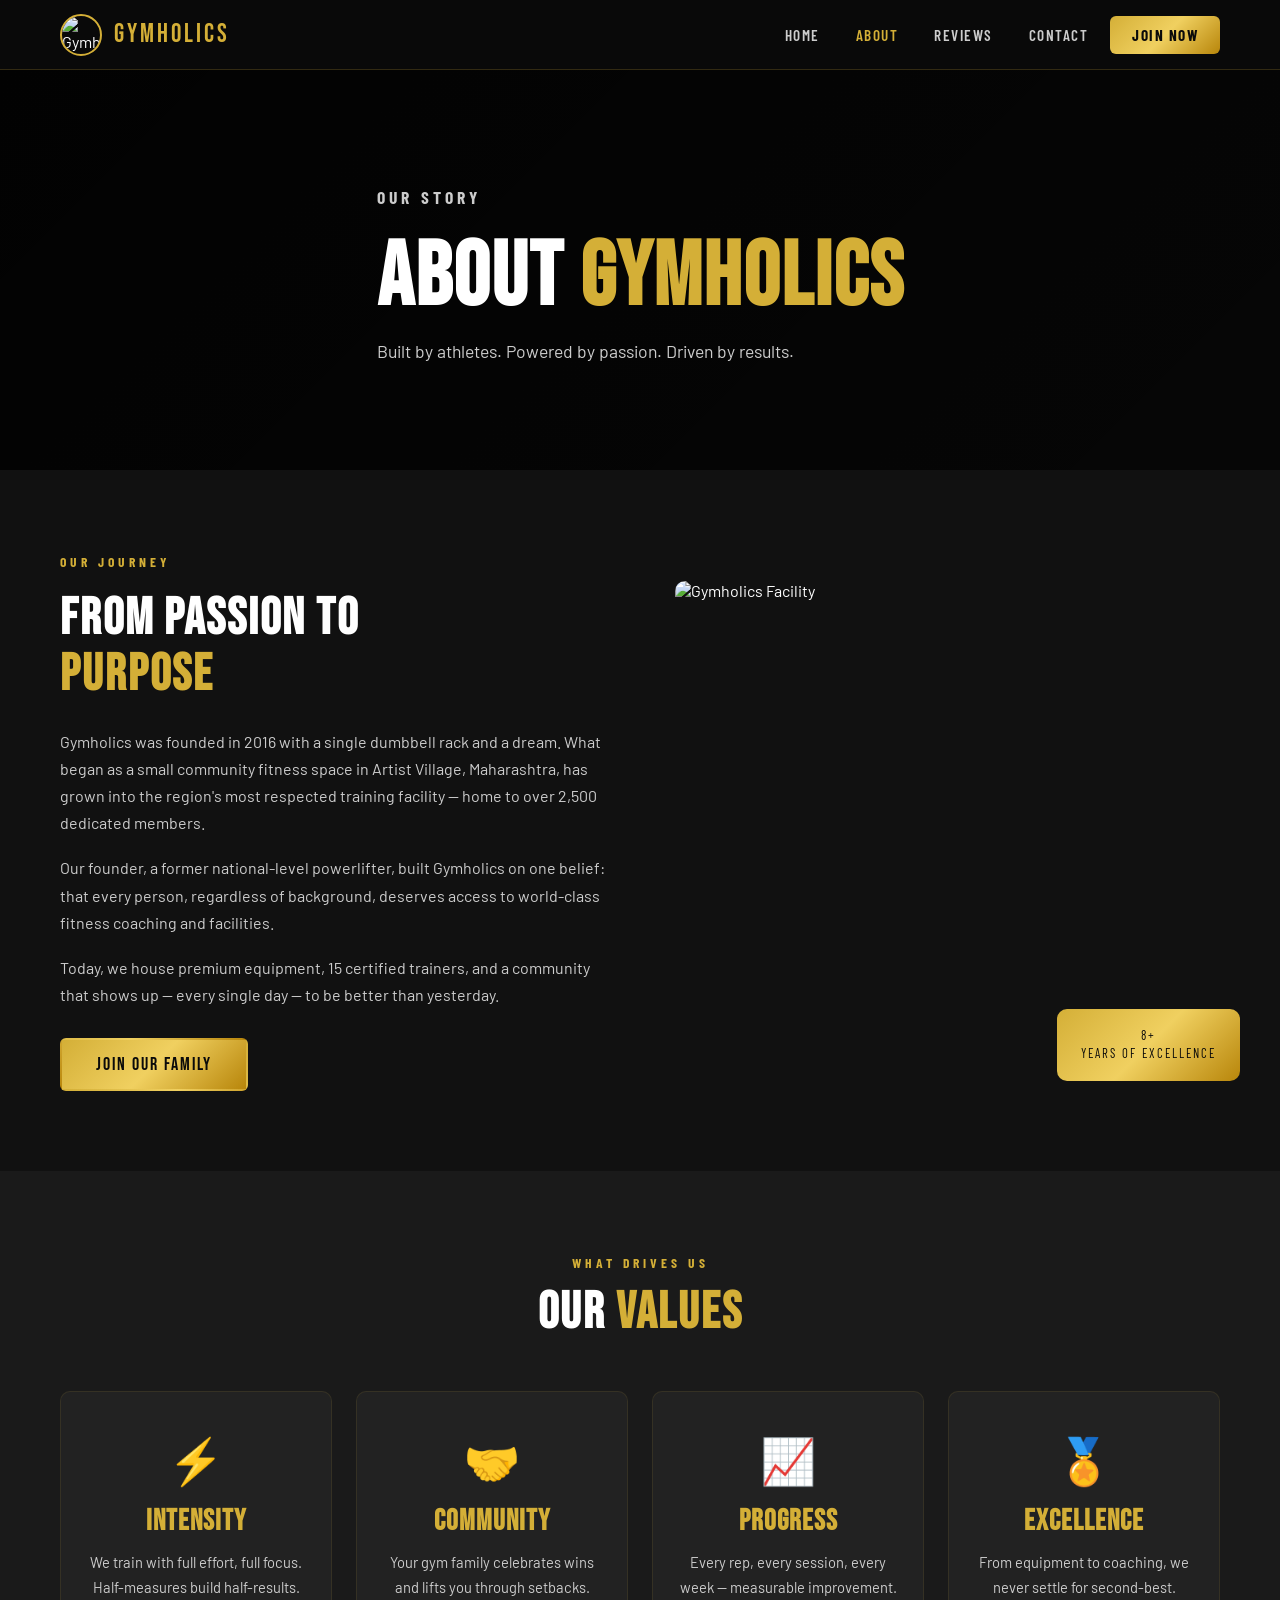
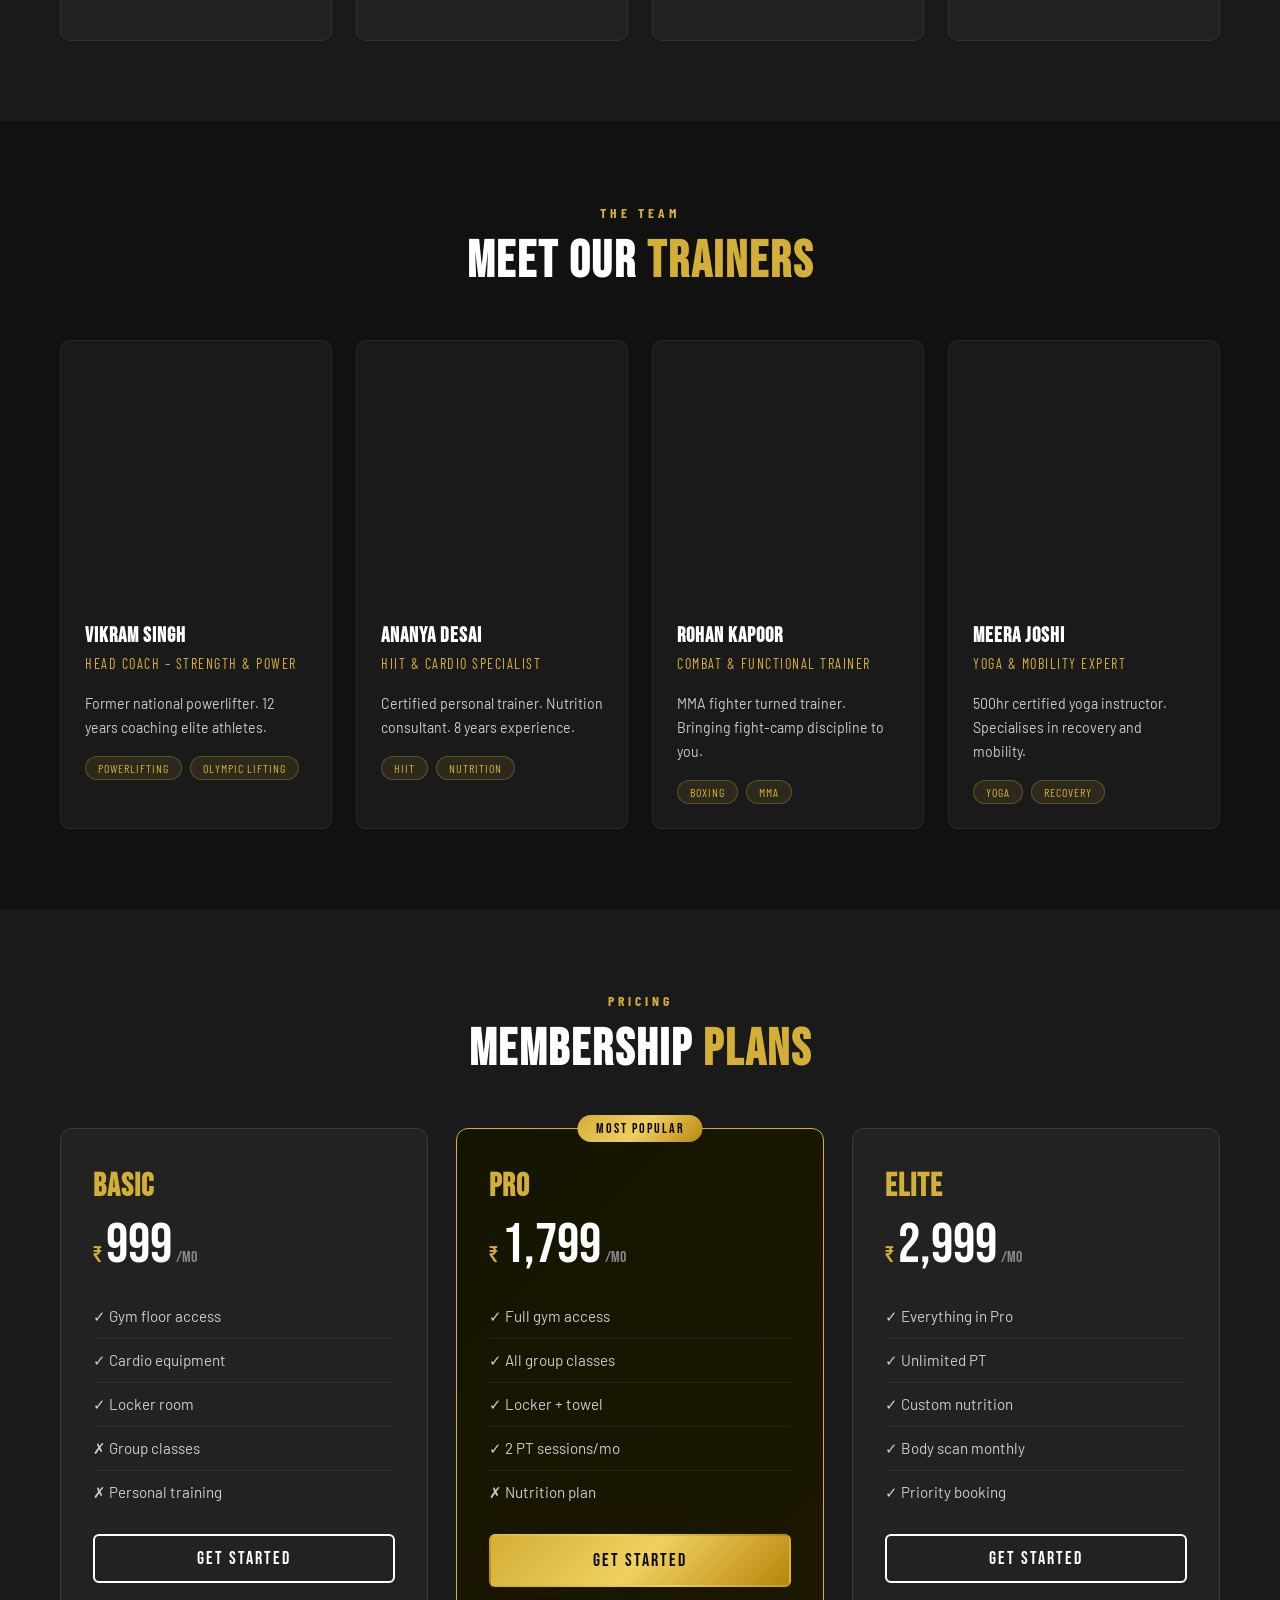
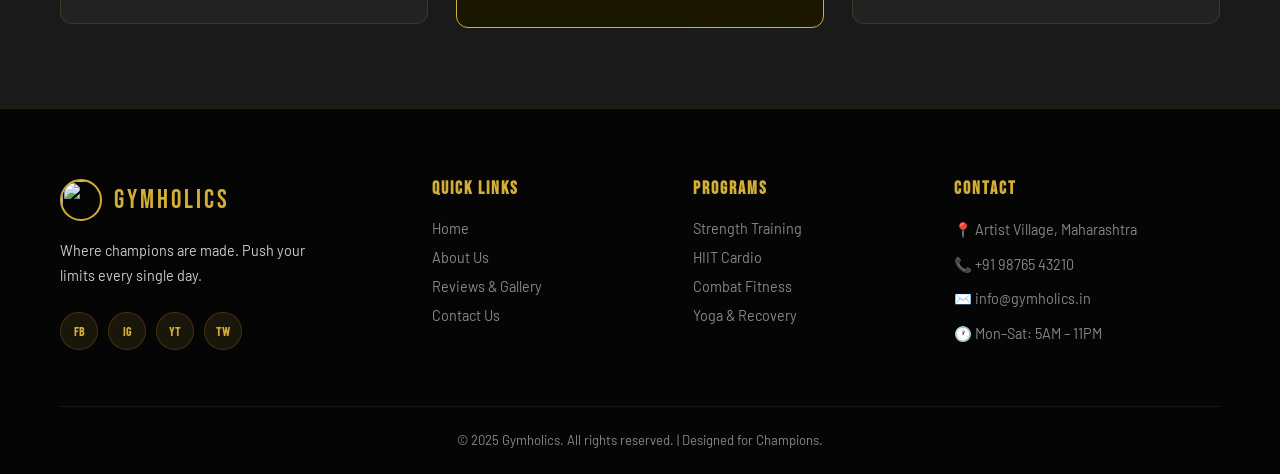
==== about.html @ a6f4fdde "Add files via upload" ====
<!DOCTYPE html>
<html lang="en">
<head>
<meta charset="UTF-8">
<meta name="viewport" content="width=device-width, initial-scale=1.0">
<title>About Us – Gymholics</title>
<link rel="stylesheet" href="style.css">
<link href="https://fonts.googleapis.com/css2?family=Bebas+Neue&family=Barlow+Condensed:wght@400;600;700&family=Barlow:wght@400;500&display=swap" rel="stylesheet">
</head>
<body>

<!-- NAV -->
<nav class="navbar" id="navbar">
  <div class="nav-container">
    <a href="index.html" class="logo">
      <img src="logo.jpg" alt="Gymholics Logo" class="logo-img">
      <span class="logo-text">GYMHOLICS</span>
    </a>
    <button class="hamburger" id="hamburger" aria-label="Toggle menu">
      <span></span><span></span><span></span>
    </button>
    <ul class="nav-links" id="navLinks">
      <li><a href="index.html">Home</a></li>
      <li><a href="about.html" class="active">About</a></li>
      <li><a href="reviews.html">Reviews</a></li>
      <li><a href="contact.html">Contact</a></li>
      <li><a href="contact.html" class="nav-cta">Join Now</a></li>
    </ul>
  </div>
</nav>

<!-- PAGE HERO -->
<section class="page-hero" style="background-image: linear-gradient(135deg, rgba(0,0,0,0.8) 0%, rgba(0,0,0,0.4) 100%), url('https://images.unsplash.com/photo-1571019613454-1cb2f99b2d8b?w=1600&q=80');">
  <div class="page-hero-content">
    <p class="slide-tag">Our Story</p>
    <h1>ABOUT <span class="gold">GYMHOLICS</span></h1>
    <p>Built by athletes. Powered by passion. Driven by results.</p>
  </div>
</section>

<!-- STORY SECTION -->
<section class="about-story section-pad">
  <div class="container">
    <div class="about-grid">
      <div class="about-text">
        <p class="section-tag">Our Journey</p>
        <h2>FROM PASSION TO<br><span class="gold">PURPOSE</span></h2>
        <p>Gymholics was founded in 2016 with a single dumbbell rack and a dream. What began as a small community fitness space in Artist Village, Maharashtra, has grown into the region's most respected training facility — home to over 2,500 dedicated members.</p>
        <p>Our founder, a former national-level powerlifter, built Gymholics on one belief: that every person, regardless of background, deserves access to world-class fitness coaching and facilities.</p>
        <p>Today, we house premium equipment, 15 certified trainers, and a community that shows up — every single day — to be better than yesterday.</p>
        <a href="contact.html" class="btn-gold">Join Our Family</a>
      </div>
      <div class="about-image">
        <img src="https://images.unsplash.com/photo-1534438327276-14e5300c3a48?w=700&q=80" alt="Gymholics Facility">
        <div class="about-badge"><span class="badge-num">8+</span><span>Years of Excellence</span></div>
      </div>
    </div>
  </div>
</section>

<!-- VALUES -->
<section class="values section-pad dark-section">
  <div class="container">
    <div class="section-header">
      <p class="section-tag">What Drives Us</p>
      <h2>OUR <span class="gold">VALUES</span></h2>
    </div>
    <div class="values-grid">
      <div class="value-card">
        <div class="value-icon">⚡</div>
        <h3>Intensity</h3>
        <p>We train with full effort, full focus. Half-measures build half-results.</p>
      </div>
      <div class="value-card">
        <div class="value-icon">🤝</div>
        <h3>Community</h3>
        <p>Your gym family celebrates wins and lifts you through setbacks.</p>
      </div>
      <div class="value-card">
        <div class="value-icon">📈</div>
        <h3>Progress</h3>
        <p>Every rep, every session, every week — measurable improvement.</p>
      </div>
      <div class="value-card">
        <div class="value-icon">🏅</div>
        <h3>Excellence</h3>
        <p>From equipment to coaching, we never settle for second-best.</p>
      </div>
    </div>
  </div>
</section>

<!-- TRAINERS -->
<section class="trainers section-pad">
  <div class="container">
    <div class="section-header">
      <p class="section-tag">The Team</p>
      <h2>MEET OUR <span class="gold">TRAINERS</span></h2>
    </div>
    <div class="trainers-grid">
      <div class="trainer-card">
        <div class="trainer-img" style="background-image:url('https://images.unsplash.com/photo-1567013127542-490d757e51fc?w=400&q=80')"></div>
        <div class="trainer-info">
          <h3>Vikram Singh</h3>
          <p class="trainer-role">Head Coach – Strength & Power</p>
          <p>Former national powerlifter. 12 years coaching elite athletes.</p>
          <div class="trainer-tags"><span>Powerlifting</span><span>Olympic Lifting</span></div>
        </div>
      </div>
      <div class="trainer-card">
        <div class="trainer-img" style="background-image:url('https://images.unsplash.com/photo-1594381898411-846e7d193883?w=400&q=80')"></div>
        <div class="trainer-info">
          <h3>Ananya Desai</h3>
          <p class="trainer-role">HIIT & Cardio Specialist</p>
          <p>Certified personal trainer. Nutrition consultant. 8 years experience.</p>
          <div class="trainer-tags"><span>HIIT</span><span>Nutrition</span></div>
        </div>
      </div>
      <div class="trainer-card">
        <div class="trainer-img" style="background-image:url('https://images.unsplash.com/photo-1507003211169-0a1dd7228f2d?w=400&q=80')"></div>
        <div class="trainer-info">
          <h3>Rohan Kapoor</h3>
          <p class="trainer-role">Combat & Functional Trainer</p>
          <p>MMA fighter turned trainer. Bringing fight-camp discipline to you.</p>
          <div class="trainer-tags"><span>Boxing</span><span>MMA</span></div>
        </div>
      </div>
      <div class="trainer-card">
        <div class="trainer-img" style="background-image:url('https://images.unsplash.com/photo-1579762715118-a6f1d4b934f1?w=400&q=80')"></div>
        <div class="trainer-info">
          <h3>Meera Joshi</h3>
          <p class="trainer-role">Yoga & Mobility Expert</p>
          <p>500hr certified yoga instructor. Specialises in recovery and mobility.</p>
          <div class="trainer-tags"><span>Yoga</span><span>Recovery</span></div>
        </div>
      </div>
    </div>
  </div>
</section>

<!-- MEMBERSHIP PLANS -->
<section class="plans section-pad dark-section">
  <div class="container">
    <div class="section-header">
      <p class="section-tag">Pricing</p>
      <h2>MEMBERSHIP <span class="gold">PLANS</span></h2>
    </div>
    <div class="plans-grid">
      <div class="plan-card">
        <div class="plan-header">
          <h3>Basic</h3>
          <div class="plan-price"><span class="currency">₹</span>999<span class="period">/mo</span></div>
        </div>
        <ul class="plan-features">
          <li>✓ Gym floor access</li>
          <li>✓ Cardio equipment</li>
          <li>✓ Locker room</li>
          <li>✗ Group classes</li>
          <li>✗ Personal training</li>
        </ul>
        <a href="contact.html" class="btn-outline">Get Started</a>
      </div>
      <div class="plan-card featured">
        <div class="plan-badge">Most Popular</div>
        <div class="plan-header">
          <h3>Pro</h3>
          <div class="plan-price"><span class="currency">₹</span>1,799<span class="period">/mo</span></div>
        </div>
        <ul class="plan-features">
          <li>✓ Full gym access</li>
          <li>✓ All group classes</li>
          <li>✓ Locker + towel</li>
          <li>✓ 2 PT sessions/mo</li>
          <li>✗ Nutrition plan</li>
        </ul>
        <a href="contact.html" class="btn-gold">Get Started</a>
      </div>
      <div class="plan-card">
        <div class="plan-header">
          <h3>Elite</h3>
          <div class="plan-price"><span class="currency">₹</span>2,999<span class="period">/mo</span></div>
        </div>
        <ul class="plan-features">
          <li>✓ Everything in Pro</li>
          <li>✓ Unlimited PT</li>
          <li>✓ Custom nutrition</li>
          <li>✓ Body scan monthly</li>
          <li>✓ Priority booking</li>
        </ul>
        <a href="contact.html" class="btn-outline">Get Started</a>
      </div>
    </div>
  </div>
</section>

<!-- FOOTER -->
<footer class="footer">
  <div class="container">
    <div class="footer-grid">
      <div class="footer-brand">
        <a href="index.html" class="logo"><img src="logo.jpg" alt="" class="logo-img"><span class="logo-text">GYMHOLICS</span></a>
        <p>Where champions are made. Push your limits every single day.</p>
        <div class="social-links">
          <a href="#" class="social">FB</a><a href="#" class="social">IG</a><a href="#" class="social">YT</a><a href="#" class="social">TW</a>
        </div>
      </div>
      <div class="footer-links"><h4>Quick Links</h4><ul><li><a href="index.html">Home</a></li><li><a href="about.html">About Us</a></li><li><a href="reviews.html">Reviews & Gallery</a></li><li><a href="contact.html">Contact Us</a></li></ul></div>
      <div class="footer-links"><h4>Programs</h4><ul><li><a href="#">Strength Training</a></li><li><a href="#">HIIT Cardio</a></li><li><a href="#">Combat Fitness</a></li><li><a href="#">Yoga & Recovery</a></li></ul></div>
      <div class="footer-contact"><h4>Contact</h4><p>📍 Artist Village, Maharashtra</p><p>📞 +91 98765 43210</p><p>✉️ info@gymholics.in</p><p>🕐 Mon–Sat: 5AM – 11PM</p></div>
    </div>
    <div class="footer-bottom"><p>© 2025 Gymholics. All rights reserved. | Designed for Champions.</p></div>
  </div>
</footer>

<script src="script.js"></script>
</body>
</html>
---- style.css ----
/* ===== CSS VARIABLES ===== */
:root {
  --gold: #d4af37;
  --gold-light: #f0d060;
  --gold-dark: #b8860b;
  --gold-gradient: linear-gradient(135deg, #d4af37 0%, #f0d060 50%, #b8860b 100%);
  --black: #0a0a0a;
  --dark: #111111;
  --dark2: #1a1a1a;
  --dark3: #222222;
  --gray: #888;
  --light-gray: #ccc;
  --white: #ffffff;
  --nav-height: 70px;
  --radius: 6px;
  --transition: all 0.3s ease;
}

/* ===== RESET ===== */
*, *::before, *::after { box-sizing: border-box; margin: 0; padding: 0; }
html { scroll-behavior: smooth; }
body { font-family: 'Barlow', sans-serif; background: var(--black); color: var(--white); overflow-x: hidden; }
a { text-decoration: none; color: inherit; }
ul { list-style: none; }
img { max-width: 100%; display: block; }
button { cursor: pointer; border: none; background: none; }
input, textarea, select { outline: none; font-family: inherit; }

/* ===== TYPOGRAPHY ===== */
h1, h2, h3, h4 { font-family: 'Bebas Neue', sans-serif; letter-spacing: 2px; line-height: 1.1; }
h1 { font-size: clamp(2.8rem, 7vw, 6rem); }
h2 { font-size: clamp(2rem, 4vw, 3.5rem); }
h3 { font-size: clamp(1.2rem, 2.5vw, 1.8rem); letter-spacing: 1px; }
p { line-height: 1.7; color: var(--light-gray); }
.gold { color: var(--gold); }

/* ===== UTILITY ===== */
.container { max-width: 1200px; margin: 0 auto; padding: 0 20px; }
.section-pad { padding: 80px 0; }
.dark-section { background: var(--dark2); }
.section-header { text-align: center; margin-bottom: 50px; }
.section-tag { font-family: 'Barlow Condensed', sans-serif; font-weight: 700; font-size: 0.85rem; letter-spacing: 4px; text-transform: uppercase; color: var(--gold); margin-bottom: 10px; display: block; }
.center-btn { text-align: center; margin-top: 40px; }

/* ===== BUTTONS ===== */
.btn-gold {
  display: inline-block;
  background: var(--gold-gradient);
  color: var(--black);
  font-family: 'Bebas Neue', sans-serif;
  font-size: 1.1rem;
  letter-spacing: 2px;
  padding: 14px 34px;
  border-radius: var(--radius);
  transition: var(--transition);
  border: 2px solid transparent;
}
.btn-gold:hover { transform: translateY(-2px); box-shadow: 0 8px 30px rgba(212,175,55,0.4); }
.btn-outline {
  display: inline-block;
  background: transparent;
  color: var(--white);
  font-family: 'Bebas Neue', sans-serif;
  font-size: 1.1rem;
  letter-spacing: 2px;
  padding: 12px 32px;
  border-radius: var(--radius);
  border: 2px solid var(--white);
  transition: var(--transition);
}
.btn-outline:hover { border-color: var(--gold); color: var(--gold); transform: translateY(-2px); }

/* ===== NAVBAR ===== */
.navbar {
  position: fixed; top: 0; left: 0; right: 0; z-index: 1000;
  background: rgba(10,10,10,0.95);
  backdrop-filter: blur(10px);
  border-bottom: 1px solid rgba(212,175,55,0.2);
  height: var(--nav-height);
  transition: var(--transition);
}
.navbar.scrolled { background: rgba(10,10,10,0.99); box-shadow: 0 4px 30px rgba(0,0,0,0.5); }
.nav-container {
  max-width: 1200px; margin: 0 auto; padding: 0 20px;
  height: 100%; display: flex; align-items: center; justify-content: space-between;
}
.logo { display: flex; align-items: center; gap: 12px; }
.logo-img { width: 42px; height: 42px; border-radius: 50%; object-fit: cover; border: 2px solid var(--gold); }
.logo-text { font-family: 'Bebas Neue', sans-serif; font-size: 1.6rem; letter-spacing: 3px; color: var(--gold); }
.nav-links { display: flex; align-items: center; gap: 8px; }
.nav-links li a {
  font-family: 'Barlow Condensed', sans-serif; font-weight: 600;
  font-size: 0.95rem; letter-spacing: 1.5px; text-transform: uppercase;
  color: var(--light-gray); padding: 8px 14px; border-radius: var(--radius);
  transition: var(--transition);
}
.nav-links li a:hover, .nav-links li a.active { color: var(--gold); }
.nav-cta {
  background: var(--gold-gradient) !important;
  color: var(--black) !important;
  padding: 10px 22px !important;
  border-radius: var(--radius) !important;
  font-weight: 700 !important;
}
.nav-cta:hover { transform: translateY(-1px); box-shadow: 0 4px 20px rgba(212,175,55,0.4); }

/* HAMBURGER */
.hamburger { display: none; flex-direction: column; gap: 5px; padding: 5px; z-index: 1001; }
.hamburger span { display: block; width: 26px; height: 2px; background: var(--gold); border-radius: 2px; transition: var(--transition); }
.hamburger.open span:nth-child(1) { transform: translateY(7px) rotate(45deg); }
.hamburger.open span:nth-child(2) { opacity: 0; }
.hamburger.open span:nth-child(3) { transform: translateY(-7px) rotate(-45deg); }

/* ===== HERO SLIDER ===== */
.hero-slider {
  position: relative;
  height: 100vh; min-height: 600px;
  overflow: hidden;
  margin-top: var(--nav-height);
}
.slide {
  position: absolute; inset: 0;
  background-size: cover; background-position: center;
  display: flex; align-items: center;
  opacity: 0; transition: opacity 0.8s ease;
}
.slide.active { opacity: 1; z-index: 1; }
.video-slide { background: var(--black); }
.bg-video { position: absolute; inset: 0; width: 100%; height: 100%; object-fit: cover; }
.video-overlay { position: absolute; inset: 0; background: rgba(0,0,0,0.6); }
.slide-content {
  position: relative; z-index: 2;
  max-width: 1200px; margin: 0 auto; padding: 0 40px;
  animation: slideIn 0.8s ease forwards;
}
@keyframes slideIn { from { opacity: 0; transform: translateY(30px); } to { opacity: 1; transform: translateY(0); } }
.slide-tag { font-family: 'Barlow Condensed', sans-serif; font-weight: 700; font-size: 0.9rem; letter-spacing: 4px; text-transform: uppercase; color: var(--gold); margin-bottom: 16px; display: block; }
.slide-content h1 { margin-bottom: 20px; text-shadow: 0 4px 20px rgba(0,0,0,0.5); }
.slide-sub { font-size: 1.15rem; color: rgba(255,255,255,0.85); margin-bottom: 36px; max-width: 540px; }
.slide-btns { display: flex; gap: 16px; flex-wrap: wrap; }
.slider-btn {
  position: absolute; top: 50%; transform: translateY(-50%); z-index: 10;
  background: rgba(212,175,55,0.15); color: var(--gold); border: 1px solid var(--gold);
  width: 50px; height: 50px; border-radius: 50%; font-size: 1.2rem;
  transition: var(--transition); backdrop-filter: blur(5px);
}
.slider-btn:hover { background: var(--gold); color: var(--black); }
.prev { left: 20px; }
.next { right: 20px; }
.slider-dots {
  position: absolute; bottom: 28px; left: 50%; transform: translateX(-50%);
  z-index: 10; display: flex; gap: 10px;
}
.slider-dot { width: 10px; height: 10px; border-radius: 50%; background: rgba(255,255,255,0.3); border: 1px solid var(--gold); cursor: pointer; transition: var(--transition); }
.slider-dot.active { background: var(--gold); transform: scale(1.3); }

/* ===== STATS BAR ===== */
.stats-bar {
  background: var(--gold-gradient);
  padding: 30px 20px;
  display: flex; justify-content: center; flex-wrap: wrap; gap: 0;
}
.stat { flex: 1; min-width: 150px; text-align: center; padding: 10px 20px; border-right: 1px solid rgba(0,0,0,0.2); }
.stat:last-child { border-right: none; }
.stat-num { font-family: 'Bebas Neue', sans-serif; font-size: 3rem; color: var(--black); display: block; }
.stat-num::after { content: "+"; }
.stat-label { font-family: 'Barlow Condensed', sans-serif; font-weight: 700; font-size: 0.85rem; letter-spacing: 2px; color: rgba(0,0,0,0.7); text-transform: uppercase; }

/* ===== PROGRAMS ===== */
.programs { background: var(--dark); }
.programs-grid { display: grid; grid-template-columns: repeat(3, 1fr); gap: 24px; }
.program-card {
  background: var(--dark2); border: 1px solid rgba(212,175,55,0.1);
  border-radius: 10px; padding: 36px 28px;
  transition: var(--transition); position: relative; overflow: hidden;
}
.program-card::before { content: ''; position: absolute; top: 0; left: 0; right: 0; height: 3px; background: var(--gold-gradient); transform: scaleX(0); transform-origin: left; transition: transform 0.4s ease; }
.program-card:hover::before { transform: scaleX(1); }
.program-card:hover { transform: translateY(-6px); border-color: rgba(212,175,55,0.3); box-shadow: 0 20px 40px rgba(0,0,0,0.4); }
.program-card.featured { border-color: var(--gold); background: linear-gradient(135deg, #1a1a00 0%, #1a1500 100%); }
.program-icon { font-size: 2.5rem; margin-bottom: 18px; }
.program-card h3 { color: var(--white); margin-bottom: 12px; font-size: 1.4rem; }
.program-card p { font-size: 0.95rem; margin-bottom: 20px; }
.card-link { color: var(--gold); font-family: 'Barlow Condensed', sans-serif; font-weight: 700; font-size: 1rem; letter-spacing: 1px; transition: var(--transition); }
.card-link:hover { letter-spacing: 3px; }

/* ===== CTA STRIP ===== */
.cta-strip { background: var(--dark3); border-top: 1px solid rgba(212,175,55,0.2); border-bottom: 1px solid rgba(212,175,55,0.2); padding: 60px 20px; text-align: center; }
.cta-strip h2 { margin-bottom: 14px; }
.cta-strip p { margin-bottom: 32px; font-size: 1.1rem; }

/* ===== GALLERY PREVIEW ===== */
.gallery-preview { background: var(--dark); }
.gallery-grid { display: grid; grid-template-columns: repeat(4, 1fr); grid-template-rows: 220px 220px; gap: 12px; }
.gallery-item {
  background-size: cover; background-position: center;
  border-radius: 8px; overflow: hidden;
  position: relative; cursor: pointer;
}
.gallery-item.tall { grid-row: span 2; }
.gallery-item.wide { grid-column: span 2; }
.gallery-overlay {
  position: absolute; inset: 0;
  background: linear-gradient(to top, rgba(0,0,0,0.8) 0%, transparent 60%);
  opacity: 0; transition: var(--transition);
  display: flex; align-items: flex-end; padding: 16px;
}
.gallery-overlay span { font-family: 'Barlow Condensed', sans-serif; font-weight: 700; color: var(--gold); letter-spacing: 2px; font-size: 0.9rem; text-transform: uppercase; }
.gallery-item:hover .gallery-overlay { opacity: 1; }
.gallery-item:hover { transform: scale(1.02); box-shadow: 0 10px 30px rgba(212,175,55,0.2); transition: transform 0.3s ease; }

/* ===== TESTIMONIAL QUICK ===== */
.testimonial-quick { background: var(--dark2); }
.testi-carousel { overflow: hidden; }
.testi-track { display: flex; gap: 24px; flex-wrap: nowrap; }
.testi-card {
  flex: 1; min-width: 280px;
  background: var(--dark3); border: 1px solid rgba(212,175,55,0.15);
  border-radius: 10px; padding: 30px;
}
.stars { color: var(--gold); font-size: 1.1rem; margin-bottom: 16px; }
.testi-card p { font-style: italic; margin-bottom: 24px; font-size: 0.95rem; }
.testi-author { display: flex; align-items: center; gap: 14px; }
.author-avatar { width: 46px; height: 46px; border-radius: 50%; display: flex; align-items: center; justify-content: center; font-family: 'Bebas Neue', sans-serif; font-size: 1.3rem; color: var(--black); flex-shrink: 0; }
.testi-author strong { display: block; color: var(--white); margin-bottom: 2px; font-family: 'Barlow Condensed', sans-serif; font-size: 1.05rem; letter-spacing: 1px; }
.testi-author span { font-size: 0.8rem; color: var(--gray); }

/* ===== PAGE HERO ===== */
.page-hero {
  margin-top: var(--nav-height);
  height: 400px; background-size: cover; background-position: center;
  display: flex; align-items: center;
}
.page-hero-content { max-width: 1200px; margin: 0 auto; padding: 0 40px; }
.page-hero-content p { font-size: 1.1rem; color: rgba(255,255,255,0.8); max-width: 500px; margin-top: 10px; }

/* ===== ABOUT ===== */
.about-story { background: var(--dark); }
.about-grid { display: grid; grid-template-columns: 1fr 1fr; gap: 70px; align-items: center; }
.about-text h2 { margin-bottom: 24px; }
.about-text p { margin-bottom: 18px; }
.about-text .btn-gold { margin-top: 12px; }
.about-image { position: relative; }
.about-image img { border-radius: 10px; width: 100%; height: 480px; object-fit: cover; }
.about-badge {
  position: absolute; bottom: -20px; right: -20px;
  background: var(--gold-gradient); color: var(--black);
  padding: 20px 24px; border-radius: 10px; text-align: center;
}
.badge-num { font-family: 'Bebas Neue', sans-serif; font-size: 2.5rem; display: block; line-height: 1; }
.about-badge span { font-family: 'Barlow Condensed', sans-serif; font-size: 0.8rem; letter-spacing: 2px; text-transform: uppercase; }

/* ===== VALUES ===== */
.values { background: var(--dark2); }
.values-grid { display: grid; grid-template-columns: repeat(4, 1fr); gap: 24px; }
.value-card { text-align: center; padding: 40px 24px; background: var(--dark3); border-radius: 10px; border: 1px solid rgba(212,175,55,0.1); transition: var(--transition); }
.value-card:hover { transform: translateY(-5px); border-color: var(--gold); }
.value-icon { font-size: 2.8rem; margin-bottom: 18px; }
.value-card h3 { color: var(--gold); margin-bottom: 12px; }
.value-card p { font-size: 0.92rem; }

/* ===== TRAINERS ===== */
.trainers { background: var(--dark); }
.trainers-grid { display: grid; grid-template-columns: repeat(4, 1fr); gap: 24px; }
.trainer-card { background: var(--dark2); border-radius: 10px; overflow: hidden; border: 1px solid rgba(212,175,55,0.1); transition: var(--transition); }
.trainer-card:hover { transform: translateY(-6px); border-color: rgba(212,175,55,0.4); box-shadow: 0 20px 40px rgba(0,0,0,0.4); }
.trainer-img { height: 260px; background-size: cover; background-position: top center; }
.trainer-info { padding: 24px; }
.trainer-info h3 { color: var(--white); margin-bottom: 4px; font-size: 1.3rem; }
.trainer-role { color: var(--gold); font-family: 'Barlow Condensed', sans-serif; font-size: 0.85rem; letter-spacing: 1.5px; text-transform: uppercase; margin-bottom: 12px; display: block; }
.trainer-info p { font-size: 0.88rem; margin-bottom: 16px; }
.trainer-tags { display: flex; gap: 8px; flex-wrap: wrap; }
.trainer-tags span { background: rgba(212,175,55,0.1); color: var(--gold); font-size: 0.75rem; padding: 4px 12px; border-radius: 20px; border: 1px solid rgba(212,175,55,0.3); font-family: 'Barlow Condensed', sans-serif; letter-spacing: 1px; text-transform: uppercase; }

/* ===== PLANS ===== */
.plans { background: var(--dark2); }
.plans-grid { display: grid; grid-template-columns: repeat(3, 1fr); gap: 28px; align-items: start; }
.plan-card { background: var(--dark3); border: 1px solid rgba(212,175,55,0.15); border-radius: 12px; padding: 40px 32px; position: relative; transition: var(--transition); }
.plan-card:hover { border-color: rgba(212,175,55,0.4); transform: translateY(-4px); }
.plan-card.featured { border-color: var(--gold); background: linear-gradient(135deg, #141400 0%, #1c1800 100%); transform: scale(1.04); }
.plan-badge { position: absolute; top: -14px; left: 50%; transform: translateX(-50%); background: var(--gold-gradient); color: var(--black); font-family: 'Bebas Neue', sans-serif; font-size: 0.9rem; letter-spacing: 2px; padding: 5px 18px; border-radius: 20px; white-space: nowrap; }
.plan-header { margin-bottom: 28px; }
.plan-header h3 { font-size: 2rem; color: var(--gold); margin-bottom: 8px; }
.plan-price { display: flex; align-items: baseline; gap: 4px; }
.plan-price .currency { font-size: 1.4rem; color: var(--gold); }
.plan-price .period { color: var(--gray); font-size: 1rem; }
.plan-price { font-family: 'Bebas Neue', sans-serif; font-size: 3.5rem; color: var(--white); }
.plan-features { margin-bottom: 32px; display: flex; flex-direction: column; gap: 12px; }
.plan-features li { font-size: 0.95rem; color: var(--light-gray); }
.plan-features li:first-child ~ li { border-top: 1px solid rgba(255,255,255,0.06); padding-top: 12px; }
.plan-card .btn-gold, .plan-card .btn-outline { width: 100%; text-align: center; }

/* ===== REVIEWS PAGE ===== */
.reviews-section { background: var(--dark); }
.rating-summary { display: flex; gap: 50px; align-items: center; background: var(--dark2); border: 1px solid rgba(212,175,55,0.15); border-radius: 12px; padding: 40px; margin-bottom: 50px; }
.overall-score { text-align: center; min-width: 120px; }
.big-score { font-family: 'Bebas Neue', sans-serif; font-size: 5rem; color: var(--gold); line-height: 1; }
.stars-big { color: var(--gold); font-size: 1.5rem; }
.score-label { font-size: 0.8rem; color: var(--gray); letter-spacing: 1px; text-transform: uppercase; margin-top: 4px; }
.rating-bars { flex: 1; display: flex; flex-direction: column; gap: 10px; }
.rating-bar-row { display: flex; align-items: center; gap: 12px; font-size: 0.9rem; }
.rating-bar-row span:first-child { color: var(--gold); min-width: 28px; }
.bar-track { flex: 1; height: 8px; background: var(--dark3); border-radius: 4px; overflow: hidden; }
.bar-fill { height: 100%; background: var(--gold-gradient); border-radius: 4px; }
.rating-bar-row span:last-child { color: var(--gray); min-width: 35px; text-align: right; }
.reviews-grid { display: grid; grid-template-columns: repeat(3, 1fr); gap: 24px; }
.review-card { background: var(--dark2); border: 1px solid rgba(212,175,55,0.1); border-radius: 10px; padding: 28px; transition: var(--transition); }
.review-card:hover { border-color: rgba(212,175,55,0.3); transform: translateY(-3px); }
.review-header { display: flex; align-items: center; gap: 14px; margin-bottom: 16px; }
.reviewer-avatar { width: 44px; height: 44px; border-radius: 50%; display: flex; align-items: center; justify-content: center; font-family: 'Bebas Neue', sans-serif; font-size: 1.3rem; color: var(--black); flex-shrink: 0; }
.review-header > div:nth-child(2) { flex: 1; }
.review-header strong { display: block; color: var(--white); font-family: 'Barlow Condensed', sans-serif; font-size: 1rem; letter-spacing: 1px; }
.review-date { font-size: 0.78rem; color: var(--gray); }
.review-stars { color: var(--gold); font-size: 0.9rem; }
.review-card p { font-size: 0.92rem; font-style: italic; }

/* ===== VIDEO GALLERY ===== */
.video-gallery { background: var(--dark2); }
.video-grid { display: grid; grid-template-columns: repeat(3, 1fr); gap: 24px; }
.video-card { border-radius: 10px; overflow: hidden; border: 1px solid rgba(212,175,55,0.15); }
.video-card video { width: 100%; height: 220px; object-fit: cover; display: block; }
.video-label { background: var(--dark3); padding: 14px 18px; font-family: 'Barlow Condensed', sans-serif; font-weight: 600; font-size: 0.95rem; letter-spacing: 1px; color: var(--light-gray); }

/* ===== PHOTO GALLERY ===== */
.photo-gallery { background: var(--dark); }
.gallery-filters { display: flex; gap: 10px; flex-wrap: wrap; justify-content: center; margin-bottom: 36px; }
.filter-btn {
  font-family: 'Barlow Condensed', sans-serif; font-weight: 700; font-size: 0.9rem;
  letter-spacing: 2px; text-transform: uppercase; padding: 10px 22px;
  border: 1px solid rgba(212,175,55,0.3); color: var(--gray); border-radius: 30px;
  transition: var(--transition);
}
.filter-btn:hover, .filter-btn.active { background: var(--gold-gradient); color: var(--black); border-color: transparent; }
.photo-grid { display: grid; grid-template-columns: repeat(4, 1fr); grid-auto-rows: 220px; gap: 12px; }
.photo-item { background-size: cover; background-position: center; border-radius: 8px; overflow: hidden; position: relative; cursor: pointer; transition: opacity 0.3s ease; }
.photo-item.tall { grid-row: span 2; }
.photo-item.wide { grid-column: span 2; }
.photo-item.hidden { opacity: 0; pointer-events: none; }
.photo-overlay { position: absolute; inset: 0; background: linear-gradient(to top, rgba(0,0,0,0.8) 0%, transparent 60%); opacity: 0; transition: var(--transition); display: flex; align-items: flex-end; padding: 14px; }
.photo-overlay span { font-family: 'Barlow Condensed', sans-serif; font-weight: 700; color: var(--gold); letter-spacing: 2px; font-size: 0.88rem; text-transform: uppercase; }
.photo-item:hover .photo-overlay { opacity: 1; }
.photo-item:hover { box-shadow: 0 8px 25px rgba(212,175,55,0.2); }

/* LIGHTBOX */
.lightbox { position: fixed; inset: 0; background: rgba(0,0,0,0.95); z-index: 9999; display: none; align-items: center; justify-content: center; }
.lightbox.open { display: flex; }
.lightbox-img-wrap { max-width: 90vw; max-height: 90vh; text-align: center; }
.lightbox-img-wrap img { max-width: 100%; max-height: 80vh; border-radius: 8px; border: 2px solid rgba(212,175,55,0.3); }
.lightbox-caption { color: var(--gold); font-family: 'Barlow Condensed', sans-serif; font-size: 1rem; letter-spacing: 2px; margin-top: 14px; text-transform: uppercase; }
.lightbox-close { position: absolute; top: 20px; right: 24px; color: var(--white); font-size: 1.8rem; background: rgba(212,175,55,0.2); width: 46px; height: 46px; border-radius: 50%; display: flex; align-items: center; justify-content: center; transition: var(--transition); }
.lightbox-close:hover { background: var(--gold); color: var(--black); }
.lightbox-prev, .lightbox-next { position: absolute; top: 50%; transform: translateY(-50%); color: var(--gold); font-size: 1.5rem; background: rgba(212,175,55,0.15); border: 1px solid var(--gold); width: 50px; height: 50px; border-radius: 50%; transition: var(--transition); }
.lightbox-prev:hover, .lightbox-next:hover { background: var(--gold); color: var(--black); }
.lightbox-prev { left: 20px; }
.lightbox-next { right: 20px; }

/* ===== REVIEW FORM ===== */
.review-form-section { background: var(--dark2); }
.review-form, .contact-form { max-width: 800px; margin: 0 auto; }
.form-row { display: grid; grid-template-columns: 1fr 1fr; gap: 20px; }
.form-group { margin-bottom: 22px; }
.form-group label { display: block; font-family: 'Barlow Condensed', sans-serif; font-weight: 700; font-size: 0.85rem; letter-spacing: 2px; text-transform: uppercase; color: var(--light-gray); margin-bottom: 8px; }
.form-group input, .form-group textarea, .form-group select {
  width: 100%; background: var(--dark3); border: 1px solid rgba(212,175,55,0.2);
  border-radius: var(--radius); padding: 14px 16px; color: var(--white); font-size: 0.95rem; transition: var(--transition);
}
.form-group input:focus, .form-group textarea:focus, .form-group select:focus { border-color: var(--gold); box-shadow: 0 0 0 3px rgba(212,175,55,0.1); }
.form-group select { appearance: none; background-image: url("data:image/svg+xml,%3Csvg xmlns='http://www.w3.org/2000/svg' viewBox='0 0 10 6'%3E%3Cpath d='M0 0l5 6 5-6z' fill='%23d4af37'/%3E%3C/svg%3E"); background-repeat: no-repeat; background-position: right 14px center; background-size: 10px; }
.form-group select option { background: var(--dark3); }
.submit-btn { font-size: 1.1rem; padding: 16px 48px; width: 100%; }
.form-success { display: none; background: rgba(212,175,55,0.1); border: 1px solid var(--gold); border-radius: var(--radius); padding: 16px 20px; margin-top: 18px; color: var(--gold); font-family: 'Barlow Condensed', sans-serif; font-size: 1.05rem; letter-spacing: 1px; text-align: center; }
.form-success.show { display: block; }

/* Star Rating */
.star-rating { display: flex; gap: 8px; margin-top: 6px; }
.star { font-size: 2rem; color: var(--dark3); cursor: pointer; transition: var(--transition); }
.star.active, .star:hover { color: var(--gold); }

/* File Upload */
.file-upload { display: flex; align-items: center; gap: 12px; }
.file-upload input[type="file"] { display: none; }
.file-label { display: inline-block; background: rgba(212,175,55,0.1); border: 1px solid rgba(212,175,55,0.3); color: var(--gold); padding: 10px 18px; border-radius: var(--radius); cursor: pointer; font-family: 'Barlow Condensed', sans-serif; font-size: 0.9rem; letter-spacing: 1px; transition: var(--transition); white-space: nowrap; }
.file-label:hover { background: rgba(212,175,55,0.2); }
.file-name { font-size: 0.82rem; color: var(--gray); }
.preview-wrap { margin-top: 10px; }
.preview-wrap img { max-width: 100%; max-height: 150px; border-radius: var(--radius); border: 1px solid rgba(212,175,55,0.2); }
.preview-wrap video { max-width: 100%; max-height: 150px; border-radius: var(--radius); }

/* ===== CONTACT PAGE ===== */
.contact-section { background: var(--dark); }
.contact-grid { display: grid; grid-template-columns: 1.2fr 1fr; gap: 70px; }
.contact-form-wrap h2, .contact-info-wrap h2 { margin-bottom: 30px; }
.info-cards { display: flex; flex-direction: column; gap: 18px; margin-bottom: 28px; }
.info-card { display: flex; gap: 18px; align-items: flex-start; background: var(--dark2); border: 1px solid rgba(212,175,55,0.1); border-radius: 8px; padding: 20px; transition: var(--transition); }
.info-card:hover { border-color: rgba(212,175,55,0.3); }
.info-icon { font-size: 1.5rem; flex-shrink: 0; }
.info-card h4 { color: var(--gold); font-family: 'Barlow Condensed', sans-serif; font-size: 0.85rem; letter-spacing: 2px; text-transform: uppercase; margin-bottom: 5px; }
.info-card p { font-size: 0.92rem; color: var(--light-gray); line-height: 1.6; }
.map-embed { border-radius: 10px; overflow: hidden; border: 1px solid rgba(212,175,55,0.2); }

/* Free Trial */
.free-trial { background: var(--dark3); }
.trial-content { display: flex; align-items: center; gap: 50px; justify-content: space-between; }
.trial-content h2 { margin-bottom: 8px; }
.trial-content p { color: var(--light-gray); }
.trial-form { display: flex; gap: 12px; flex-wrap: wrap; }
.trial-form input { background: var(--dark2); border: 1px solid rgba(212,175,55,0.3); color: var(--white); padding: 14px 18px; border-radius: var(--radius); font-size: 0.95rem; min-width: 200px; }
.trial-form input::placeholder { color: var(--gray); }

/* FAQ */
.faq { background: var(--dark); }
.faq-list { max-width: 800px; margin: 0 auto; }
.faq-item { border-bottom: 1px solid rgba(212,175,55,0.1); }
.faq-q {
  width: 100%; display: flex; justify-content: space-between; align-items: center;
  padding: 22px 0; color: var(--white); font-family: 'Barlow Condensed', sans-serif;
  font-size: 1.15rem; font-weight: 600; letter-spacing: 0.5px; text-align: left; transition: var(--transition);
}
.faq-q:hover, .faq-q.open { color: var(--gold); }
.faq-q span { font-size: 1.4rem; color: var(--gold); transition: transform 0.3s ease; }
.faq-q.open span { transform: rotate(45deg); }
.faq-a { display: none; padding-bottom: 20px; }
.faq-a.open { display: block; }
.faq-a p { font-size: 0.95rem; color: var(--light-gray); }

/* ===== FOOTER ===== */
.footer { background: #050505; border-top: 1px solid rgba(212,175,55,0.15); padding: 70px 0 0; }
.footer-grid { display: grid; grid-template-columns: 1.5fr 1fr 1fr 1.2fr; gap: 40px; padding-bottom: 50px; }
.footer-brand .logo { margin-bottom: 18px; display: inline-flex; }
.footer-brand p { font-size: 0.9rem; margin-bottom: 24px; max-width: 280px; }
.social-links { display: flex; gap: 10px; }
.social { background: rgba(212,175,55,0.1); border: 1px solid rgba(212,175,55,0.2); color: var(--gold); width: 38px; height: 38px; border-radius: 50%; display: flex; align-items: center; justify-content: center; font-family: 'Barlow Condensed', sans-serif; font-size: 0.75rem; font-weight: 700; transition: var(--transition); }
.social:hover { background: var(--gold); color: var(--black); }
.footer-links h4, .footer-contact h4 { font-family: 'Bebas Neue', sans-serif; font-size: 1.1rem; letter-spacing: 2px; color: var(--gold); margin-bottom: 20px; }
.footer-links ul { display: flex; flex-direction: column; gap: 10px; }
.footer-links ul li a { font-size: 0.9rem; color: var(--gray); transition: var(--transition); }
.footer-links ul li a:hover { color: var(--gold); padding-left: 5px; }
.footer-contact p { font-size: 0.9rem; margin-bottom: 10px; color: var(--gray); }
.footer-bottom { border-top: 1px solid rgba(212,175,55,0.1); padding: 22px 0; text-align: center; }
.footer-bottom p { font-size: 0.82rem; color: var(--gray); }

/* ===== RESPONSIVE ===== */
@media (max-width: 1024px) {
  .programs-grid { grid-template-columns: repeat(2, 1fr); }
  .trainers-grid { grid-template-columns: repeat(2, 1fr); }
  .values-grid { grid-template-columns: repeat(2, 1fr); }
  .footer-grid { grid-template-columns: 1fr 1fr; gap: 30px; }
  .about-grid { gap: 40px; }
}

@media (max-width: 768px) {
  /* Mobile Nav */
  .hamburger { display: flex; }
  .nav-links {
    position: fixed; top: var(--nav-height); left: 0; right: 0;
    background: rgba(10,10,10,0.98); backdrop-filter: blur(10px);
    flex-direction: column; align-items: stretch; gap: 0;
    max-height: 0; overflow: hidden; transition: max-height 0.4s ease;
    border-bottom: 1px solid rgba(212,175,55,0.2);
  }
  .nav-links.open { max-height: 400px; }
  .nav-links li a {
    display: block; padding: 16px 24px;
    border-bottom: 1px solid rgba(212,175,55,0.05); font-size: 1rem;
  }
  .nav-cta { margin: 12px 20px; text-align: center; border-radius: var(--radius) !important; }

  /* Hero */
  .slide-content { padding: 0 24px; }
  .slide-btns { flex-direction: column; gap: 12px; max-width: 240px; }
  .btn-gold, .btn-outline { text-align: center; }

  /* Stats */
  .stats-bar { grid-template-columns: repeat(2, 1fr); }
  .stat { border-right: none; border-bottom: 1px solid rgba(0,0,0,0.2); }
  .stat:nth-child(odd) { border-right: 1px solid rgba(0,0,0,0.2); }
  .stat:last-child, .stat:nth-last-child(2) { border-bottom: none; }

  /* Grids */
  .programs-grid { grid-template-columns: 1fr; }
  .trainers-grid { grid-template-columns: 1fr; }
  .values-grid { grid-template-columns: 1fr 1fr; }
  .reviews-grid { grid-template-columns: 1fr; }
  .video-grid { grid-template-columns: 1fr; }
  .photo-grid { grid-template-columns: repeat(2, 1fr); grid-auto-rows: 180px; }
  .photo-item.tall, .photo-item.wide { grid-column: auto; grid-row: auto; }
  .gallery-grid { grid-template-columns: repeat(2, 1fr); grid-template-rows: auto; }
  .gallery-item.tall, .gallery-item.wide { grid-column: auto; grid-row: auto; }
  .plans-grid { grid-template-columns: 1fr; }
  .plan-card.featured { transform: scale(1); }
  .about-grid { grid-template-columns: 1fr; }
  .about-badge { position: static; margin-top: 20px; display: inline-block; }
  .contact-grid { grid-template-columns: 1fr; }
  .footer-grid { grid-template-columns: 1fr; }
  .form-row { grid-template-columns: 1fr; }
  .testi-track { flex-direction: column; }
  .rating-summary { flex-direction: column; gap: 24px; }
  .trial-content { flex-direction: column; gap: 24px; text-align: center; }
  .trial-form { justify-content: center; }
  .trial-form input { min-width: 100%; }
  .page-hero { height: 300px; }
  .page-hero-content { padding: 0 24px; }
  .section-pad { padding: 50px 0; }
  .slider-btn { display: none; }
}

@media (max-width: 480px) {
  .photo-grid { grid-template-columns: 1fr; }
  .values-grid { grid-template-columns: 1fr; }
  .gallery-grid { grid-template-columns: 1fr; }
  .file-upload { flex-direction: column; align-items: flex-start; }
}
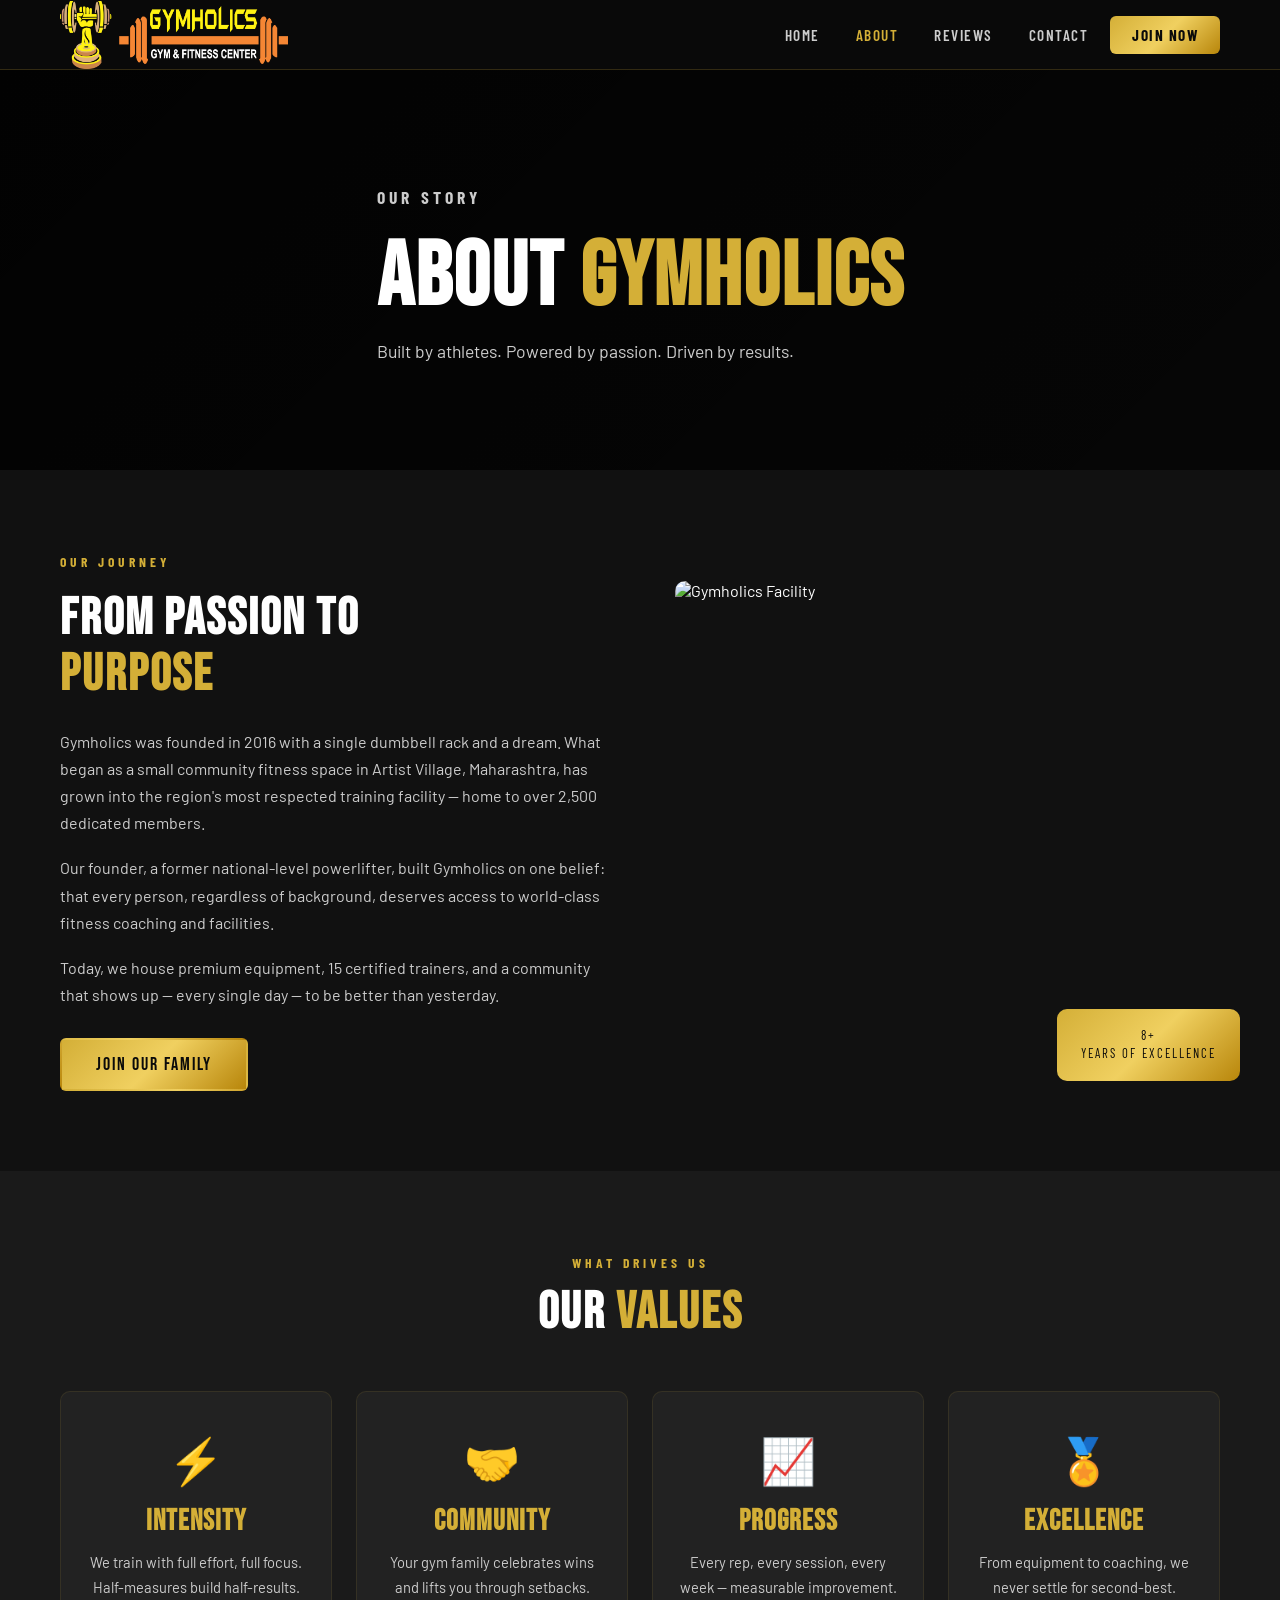
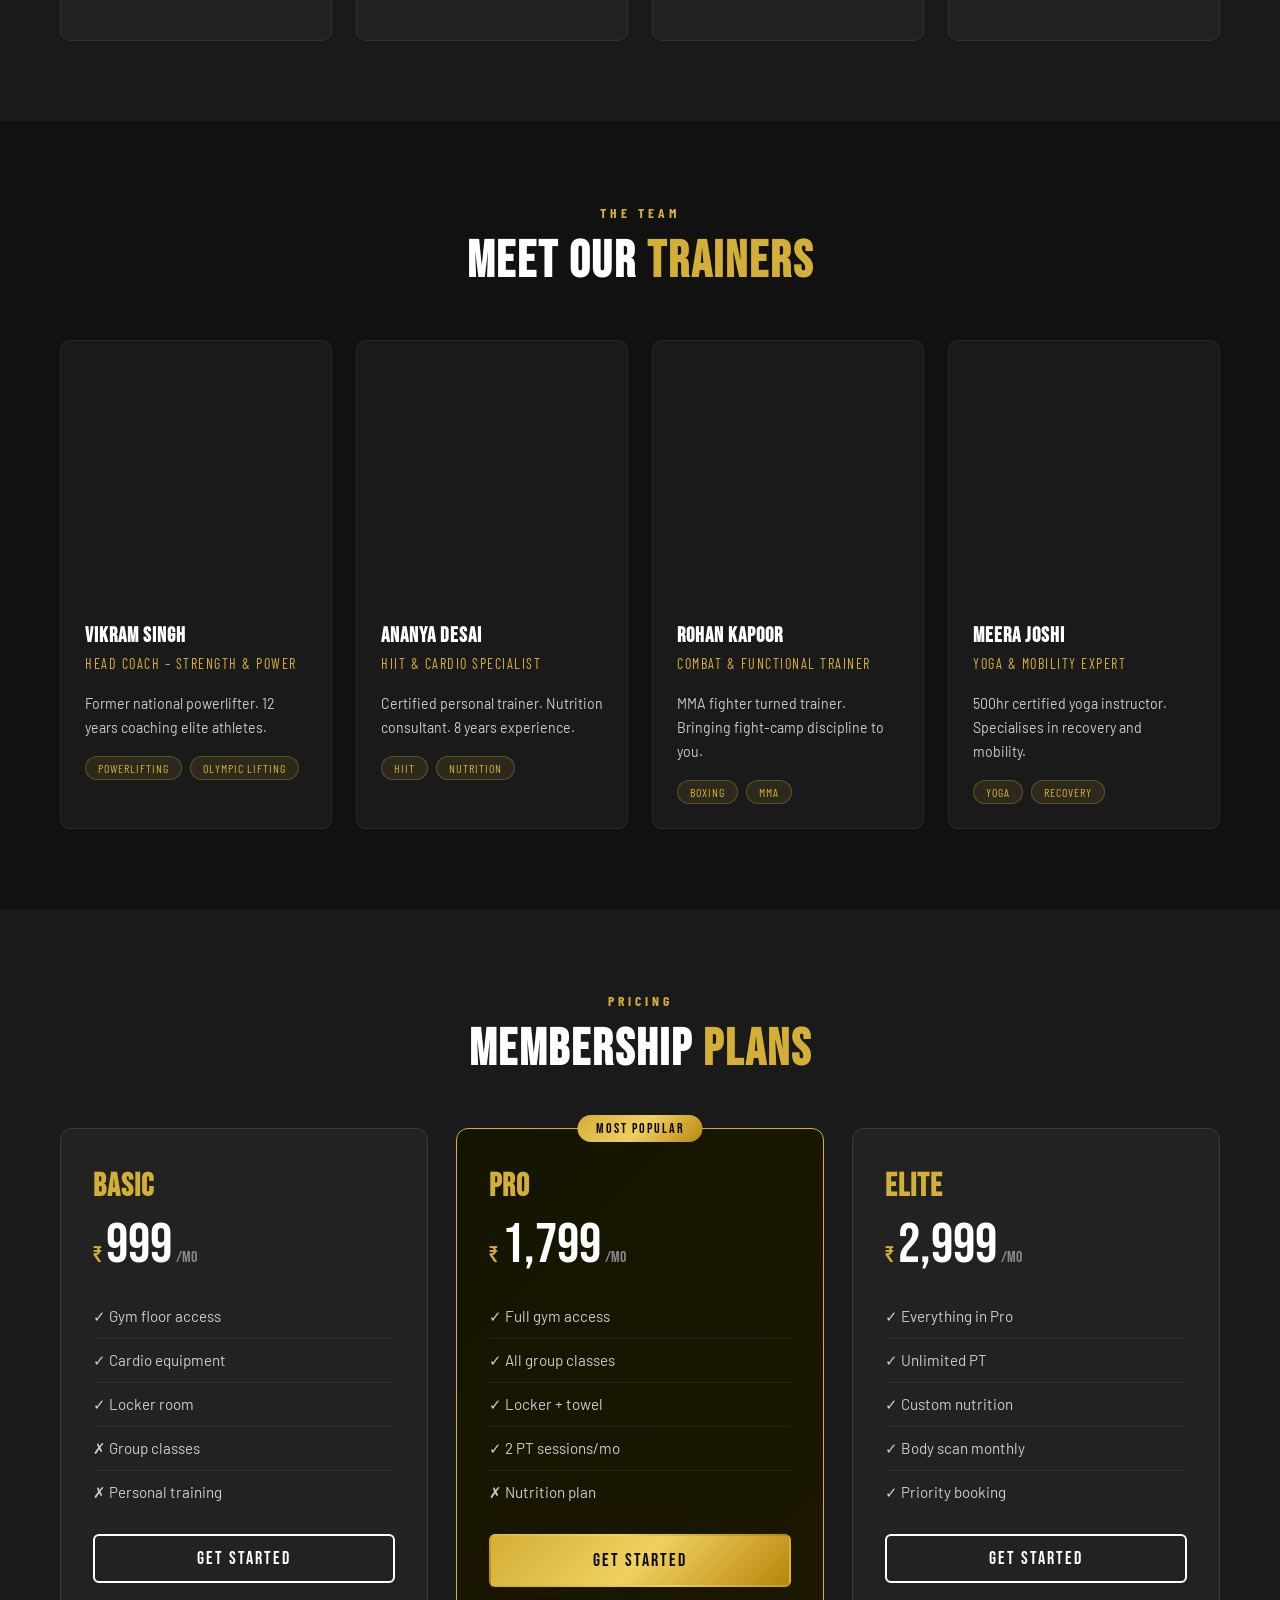
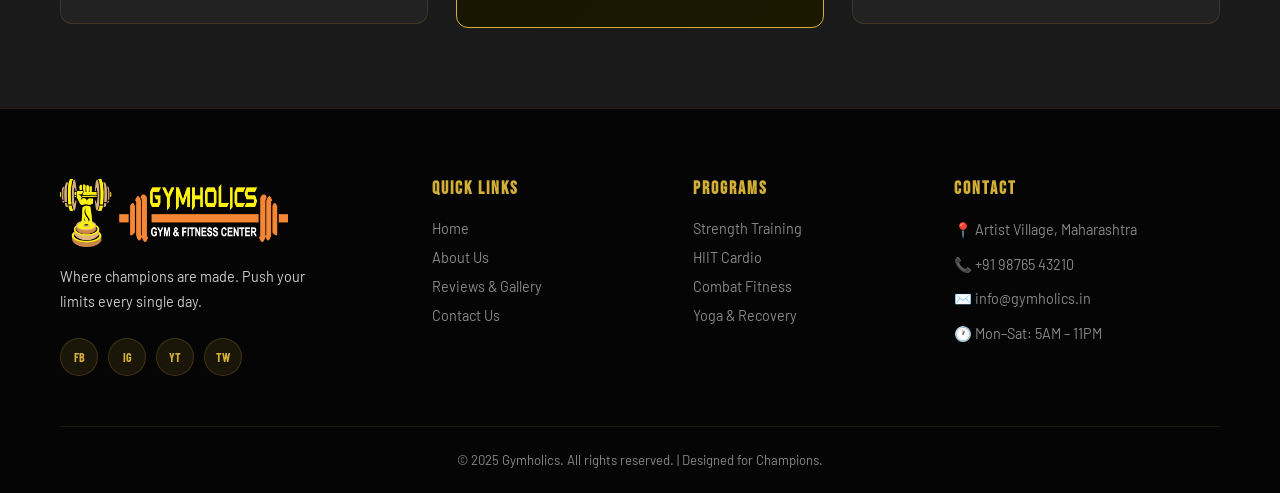
==== commit df57ee96: "Add files via upload" ====
--- a/about.html
+++ b/about.html
@@ -13,8 +13,7 @@
 <nav class="navbar" id="navbar">
   <div class="nav-container">
     <a href="index.html" class="logo">
-      <img src="logo.jpg" alt="Gymholics Logo" class="logo-img">
-      <span class="logo-text">GYMHOLICS</span>
+      <img  alt="Gymholics Logo" class="logo-img">
     </a>
     <button class="hamburger" id="hamburger" aria-label="Toggle menu">
       <span></span><span></span><span></span>
@@ -198,7 +197,7 @@
   <div class="container">
     <div class="footer-grid">
       <div class="footer-brand">
-        <a href="index.html" class="logo"><img src="logo.jpg" alt="" class="logo-img"><span class="logo-text">GYMHOLICS</span></a>
+        <a href="index.html" class="logo"><img  alt="" class="logo-img"><span class="logo-text"></span></a>
         <p>Where champions are made. Push your limits every single day.</p>
         <div class="social-links">
           <a href="#" class="social">FB</a><a href="#" class="social">IG</a><a href="#" class="social">YT</a><a href="#" class="social">TW</a>
--- a/style.css
+++ b/style.css
@@ -85,7 +85,7 @@
   height: 100%; display: flex; align-items: center; justify-content: space-between;
 }
 .logo { display: flex; align-items: center; gap: 12px; }
-.logo-img { width: 42px; height: 42px; border-radius: 50%; object-fit: cover; border: 2px solid var(--gold); }
+.logo-img {  height: 68px;  content: url('logo.png');}
 .logo-text { font-family: 'Bebas Neue', sans-serif; font-size: 1.6rem; letter-spacing: 3px; color: var(--gold); }
 .nav-links { display: flex; align-items: center; gap: 8px; }
 .nav-links li a {
@@ -127,7 +127,7 @@
 .slide.active { opacity: 1; z-index: 1; }
 .video-slide { background: var(--black); }
 .bg-video { position: absolute; inset: 0; width: 100%; height: 100%; object-fit: cover; }
-.video-overlay { position: absolute; inset: 0; background: rgba(0,0,0,0.6); }
+.video-overlay { position: absolute; inset: 0; /* background: rgba(0,0,0,0.6); */ }
 .slide-content {
   position: relative; z-index: 2;
   max-width: 1200px; margin: 0 auto; padding: 0 40px;
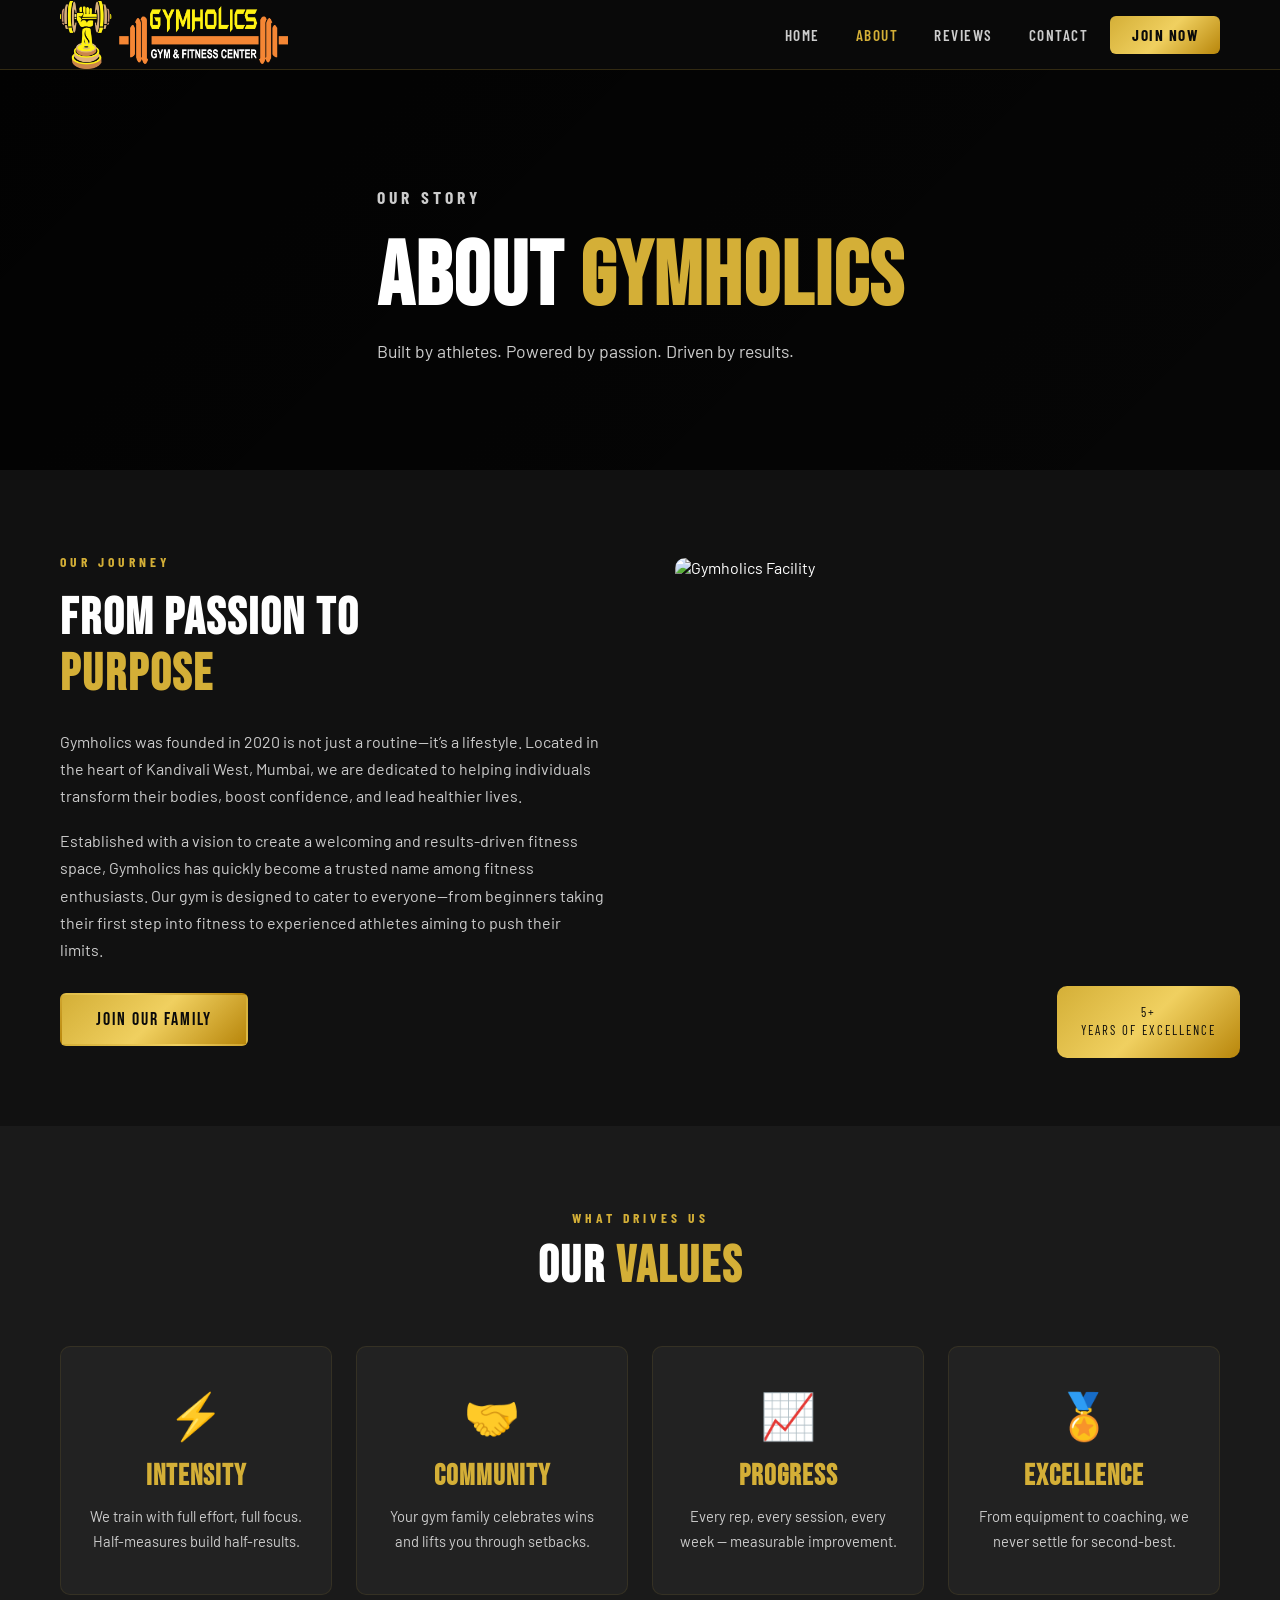
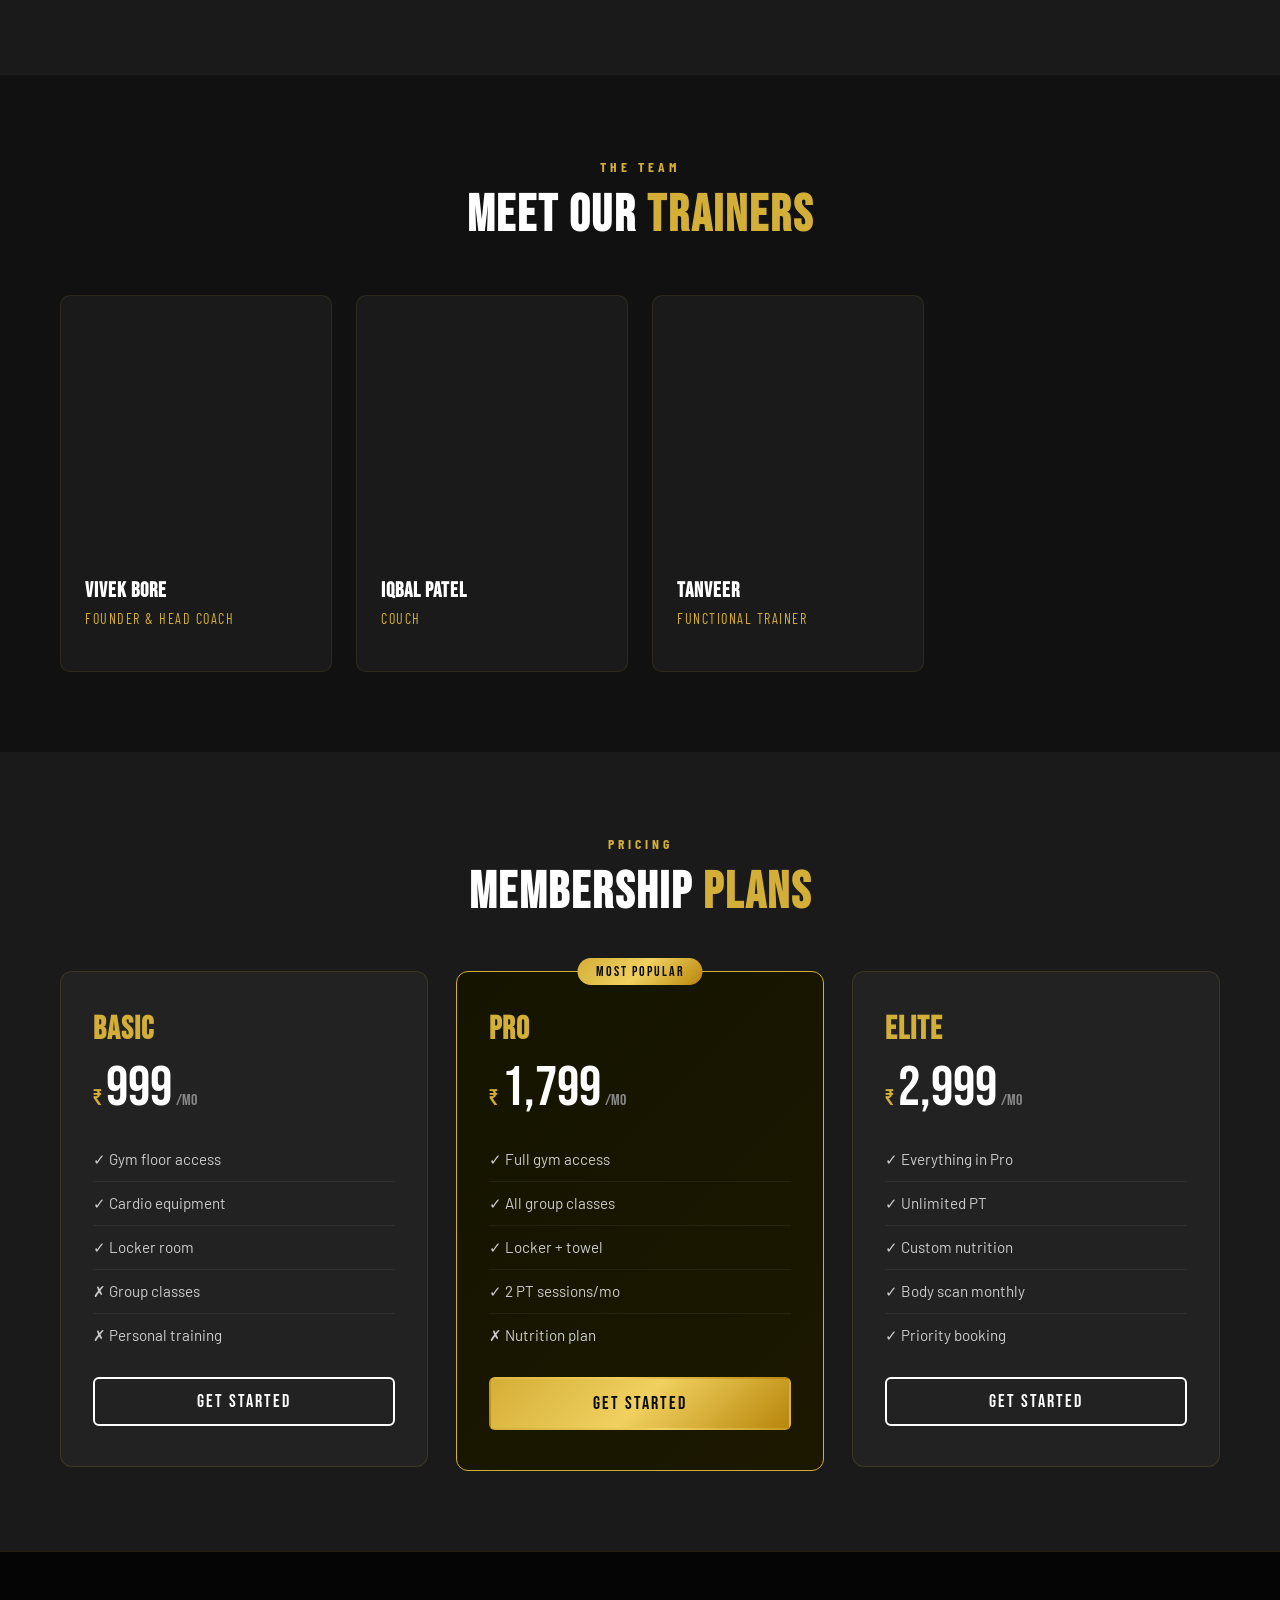
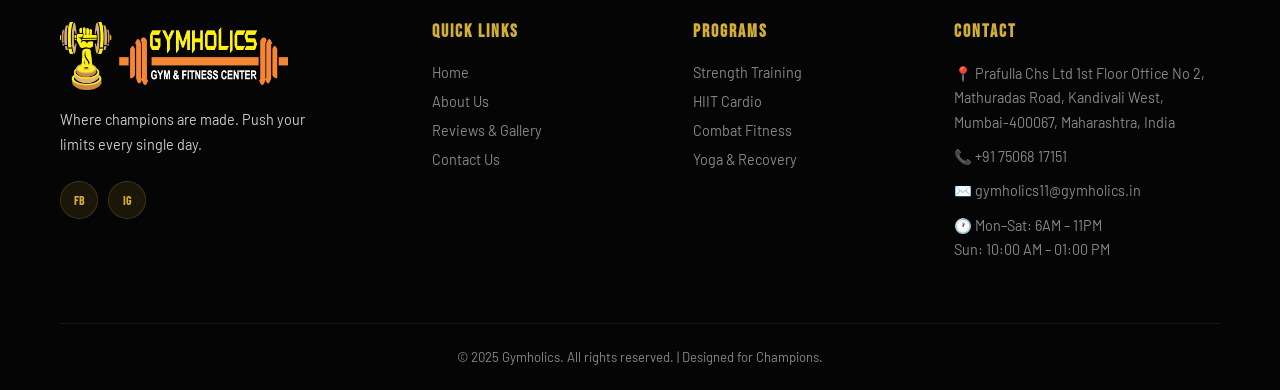
==== commit 2cd9fcd5: "Add files via upload" ====
--- a/about.html
+++ b/about.html
@@ -44,14 +44,13 @@
       <div class="about-text">
         <p class="section-tag">Our Journey</p>
         <h2>FROM PASSION TO<br><span class="gold">PURPOSE</span></h2>
-        <p>Gymholics was founded in 2016 with a single dumbbell rack and a dream. What began as a small community fitness space in Artist Village, Maharashtra, has grown into the region's most respected training facility — home to over 2,500 dedicated members.</p>
-        <p>Our founder, a former national-level powerlifter, built Gymholics on one belief: that every person, regardless of background, deserves access to world-class fitness coaching and facilities.</p>
-        <p>Today, we house premium equipment, 15 certified trainers, and a community that shows up — every single day — to be better than yesterday.</p>
+        <p>Gymholics was founded in 2020 is not just a routine—it’s a lifestyle. Located in the heart of Kandivali West, Mumbai, we are dedicated to helping individuals transform their bodies, boost confidence, and lead healthier lives.</p>
+       <p>Established with a vision to create a welcoming and results-driven fitness space, Gymholics has quickly become a trusted name among fitness enthusiasts. Our gym is designed to cater to everyone—from beginners taking their first step into fitness to experienced athletes aiming to push their limits.</p>
         <a href="contact.html" class="btn-gold">Join Our Family</a>
       </div>
       <div class="about-image">
         <img src="https://images.unsplash.com/photo-1534438327276-14e5300c3a48?w=700&q=80" alt="Gymholics Facility">
-        <div class="about-badge"><span class="badge-num">8+</span><span>Years of Excellence</span></div>
+        <div class="about-badge"><span class="badge-num">5+</span><span>Years of Excellence</span></div>
       </div>
     </div>
   </div>
@@ -98,33 +97,32 @@
     </div>
     <div class="trainers-grid">
       <div class="trainer-card">
-        <div class="trainer-img" style="background-image:url('https://images.unsplash.com/photo-1567013127542-490d757e51fc?w=400&q=80')"></div>
-        <div class="trainer-info">
-          <h3>Vikram Singh</h3>
-          <p class="trainer-role">Head Coach – Strength & Power</p>
-          <p>Former national powerlifter. 12 years coaching elite athletes.</p>
-          <div class="trainer-tags"><span>Powerlifting</span><span>Olympic Lifting</span></div>
+        <div class="trainer-img" style="background-image:url('Images/Vivek_trainer.jpg?w=400&q=80')"></div>
+        <div class="trainer-info">
+          <h3>Vivek Bore</h3>
+          <p class="trainer-role">Founder & Head Coach</p>
+          <!-- <div class="trainer-tags"><span>Powerlifting</span><span>Olympic Lifting</span></div> -->
         </div>
       </div>
       <div class="trainer-card">
-        <div class="trainer-img" style="background-image:url('https://images.unsplash.com/photo-1594381898411-846e7d193883?w=400&q=80')"></div>
-        <div class="trainer-info">
-          <h3>Ananya Desai</h3>
-          <p class="trainer-role">HIIT & Cardio Specialist</p>
-          <p>Certified personal trainer. Nutrition consultant. 8 years experience.</p>
-          <div class="trainer-tags"><span>HIIT</span><span>Nutrition</span></div>
+        <div class="trainer-img" style="background-image:url('Images/Iqbal_trainer.jpg?w=400&q=80')"></div>
+        <div class="trainer-info">
+          <h3>Iqbal Patel</h3>
+          <p class="trainer-role">Couch</p>
+          <!-- <p>Certified personal trainer. Nutrition consultant. 8 years experience.</p> -->
+          <!-- <div class="trainer-tags"><span>HIIT</span><span>Nutrition</span></div> -->
         </div>
       </div>
       <div class="trainer-card">
-        <div class="trainer-img" style="background-image:url('https://images.unsplash.com/photo-1507003211169-0a1dd7228f2d?w=400&q=80')"></div>
-        <div class="trainer-info">
-          <h3>Rohan Kapoor</h3>
-          <p class="trainer-role">Combat & Functional Trainer</p>
-          <p>MMA fighter turned trainer. Bringing fight-camp discipline to you.</p>
-          <div class="trainer-tags"><span>Boxing</span><span>MMA</span></div>
-        </div>
-      </div>
-      <div class="trainer-card">
+        <div class="trainer-img" style="background-image:url('Images/Tanveer_trainer?w=400&q=80')"></div>
+        <div class="trainer-info">
+          <h3>Tanveer</h3>
+          <p class="trainer-role">Functional Trainer</p>
+        <!--   <p>MMA fighter turned trainer. Bringing fight-camp discipline to you.</p> -->
+         <!--  <div class="trainer-tags"><span>Boxing</span><span>MMA</span></div> -->
+        </div>
+      </div>
+      <!-- <div class="trainer-card">
         <div class="trainer-img" style="background-image:url('https://images.unsplash.com/photo-1579762715118-a6f1d4b934f1?w=400&q=80')"></div>
         <div class="trainer-info">
           <h3>Meera Joshi</h3>
@@ -132,7 +130,7 @@
           <p>500hr certified yoga instructor. Specialises in recovery and mobility.</p>
           <div class="trainer-tags"><span>Yoga</span><span>Recovery</span></div>
         </div>
-      </div>
+      </div> -->
     </div>
   </div>
 </section>
@@ -197,17 +195,42 @@
   <div class="container">
     <div class="footer-grid">
       <div class="footer-brand">
-        <a href="index.html" class="logo"><img  alt="" class="logo-img"><span class="logo-text"></span></a>
+        <a href="index.html" class="logo"><img  class="logo-img"></a>
         <p>Where champions are made. Push your limits every single day.</p>
         <div class="social-links">
-          <a href="#" class="social">FB</a><a href="#" class="social">IG</a><a href="#" class="social">YT</a><a href="#" class="social">TW</a>
-        </div>
-      </div>
-      <div class="footer-links"><h4>Quick Links</h4><ul><li><a href="index.html">Home</a></li><li><a href="about.html">About Us</a></li><li><a href="reviews.html">Reviews & Gallery</a></li><li><a href="contact.html">Contact Us</a></li></ul></div>
-      <div class="footer-links"><h4>Programs</h4><ul><li><a href="#">Strength Training</a></li><li><a href="#">HIIT Cardio</a></li><li><a href="#">Combat Fitness</a></li><li><a href="#">Yoga & Recovery</a></li></ul></div>
-      <div class="footer-contact"><h4>Contact</h4><p>📍 Artist Village, Maharashtra</p><p>📞 +91 98765 43210</p><p>✉️ info@gymholics.in</p><p>🕐 Mon–Sat: 5AM – 11PM</p></div>
-    </div>
-    <div class="footer-bottom"><p>© 2025 Gymholics. All rights reserved. | Designed for Champions.</p></div>
+          <a href="https://www.facebook.com/GYMHOLICS11/" target="blank" class="social">FB</a><a href="https://www.instagram.com/gymholicsfitness/" target="blank" class="social">IG</a>
+		  <!-- <a href="#" class="social">YT</a><a href="#" class="social">TW</a> -->
+        </div>
+      </div>
+      <div class="footer-links">
+        <h4>Quick Links</h4>
+        <ul>
+          <li><a href="index.html">Home</a></li>
+          <li><a href="about.html">About Us</a></li>
+          <li><a href="reviews.html">Reviews & Gallery</a></li>
+          <li><a href="contact.html">Contact Us</a></li>
+        </ul>
+      </div>
+      <div class="footer-links">
+        <h4>Programs</h4>
+        <ul>
+          <li><a href="#">Strength Training</a></li>
+          <li><a href="#">HIIT Cardio</a></li>
+          <li><a href="#">Combat Fitness</a></li>
+          <li><a href="#">Yoga & Recovery</a></li>
+        </ul>
+      </div>
+      <div class="footer-contact">
+        <h4>Contact</h4>
+        <p>📍 Prafulla Chs Ltd 1st Floor Office No 2, Mathuradas Road, Kandivali West, Mumbai-400067, Maharashtra, India</p>
+        <p>📞 +91 75068 17151</p>
+        <p>✉️ gymholics11@gymholics.in</p>
+        <p>🕐 Mon–Sat: 6AM – 11PM<br>Sun: 10:00 AM – 01:00 PM</p>
+      </div>
+    </div>
+    <div class="footer-bottom">
+      <p>© 2025 Gymholics. All rights reserved. | Designed for Champions.</p>
+    </div>
   </div>
 </footer>
 
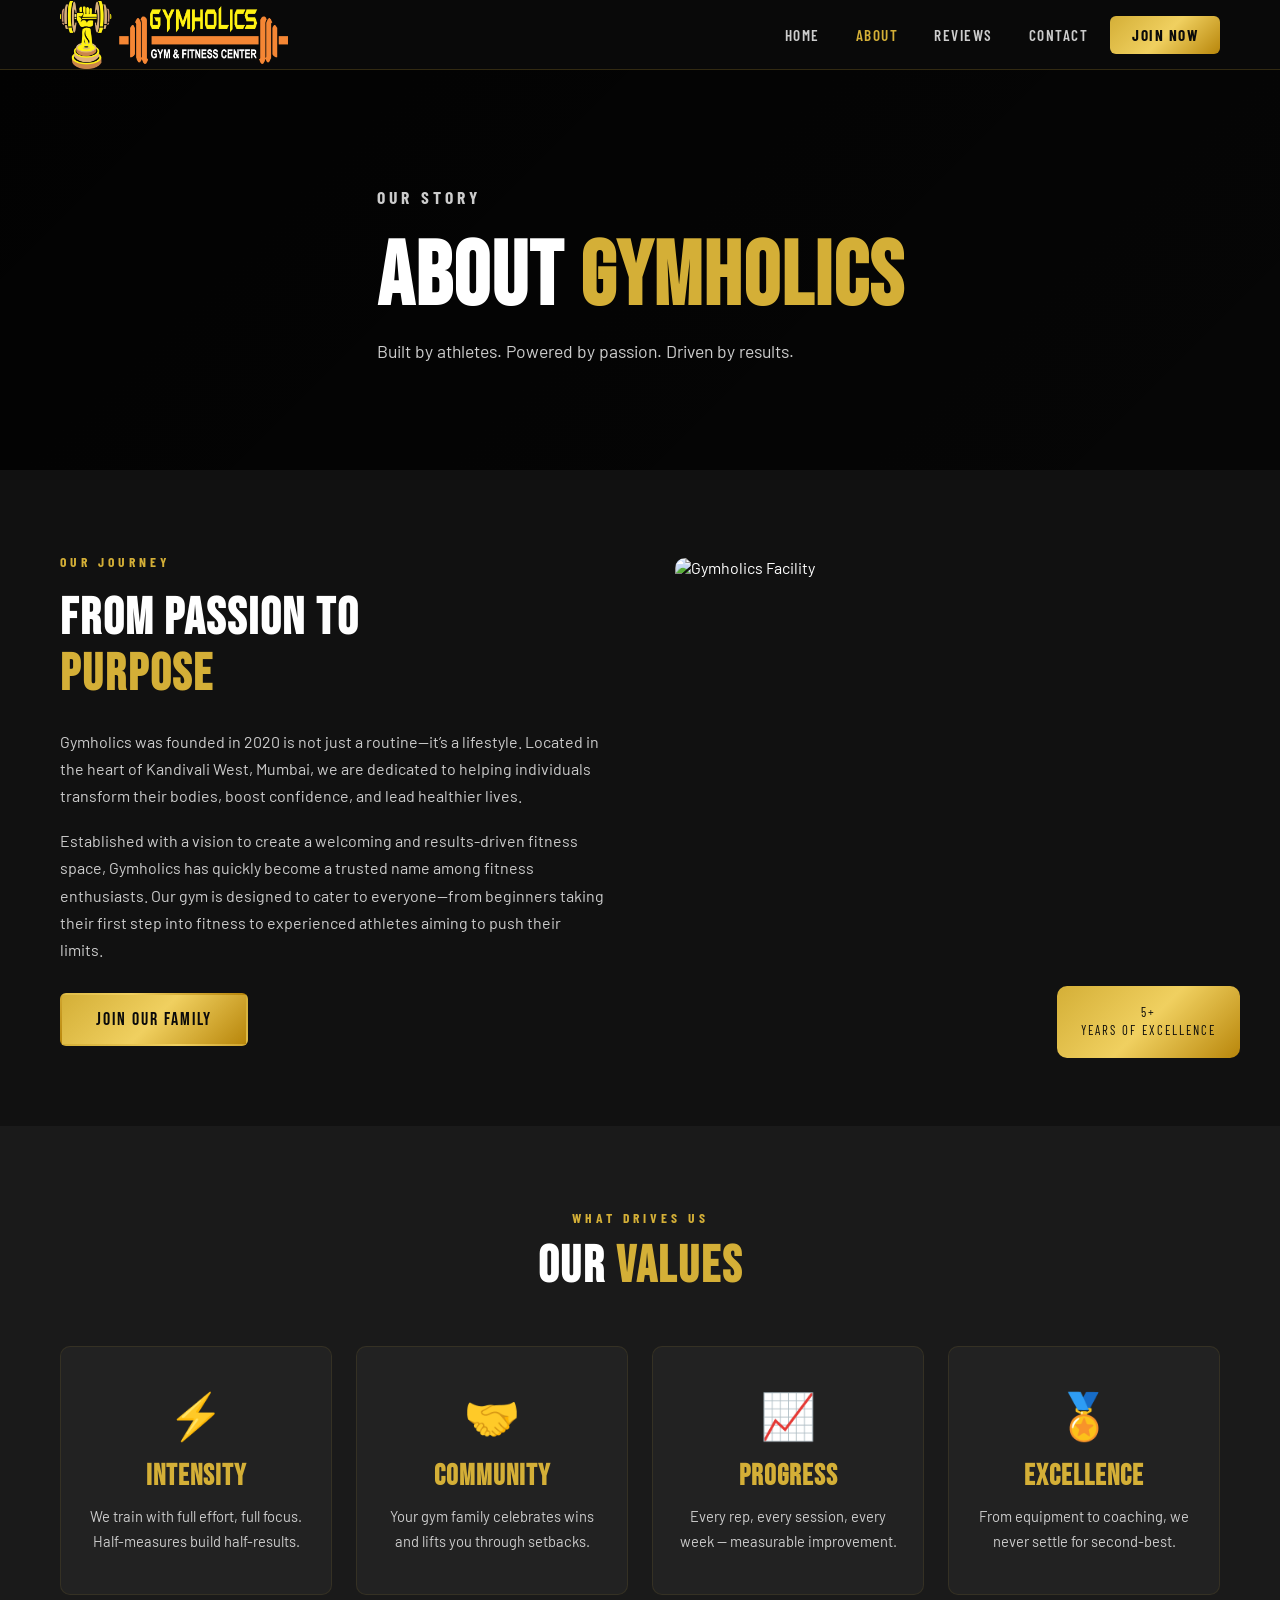
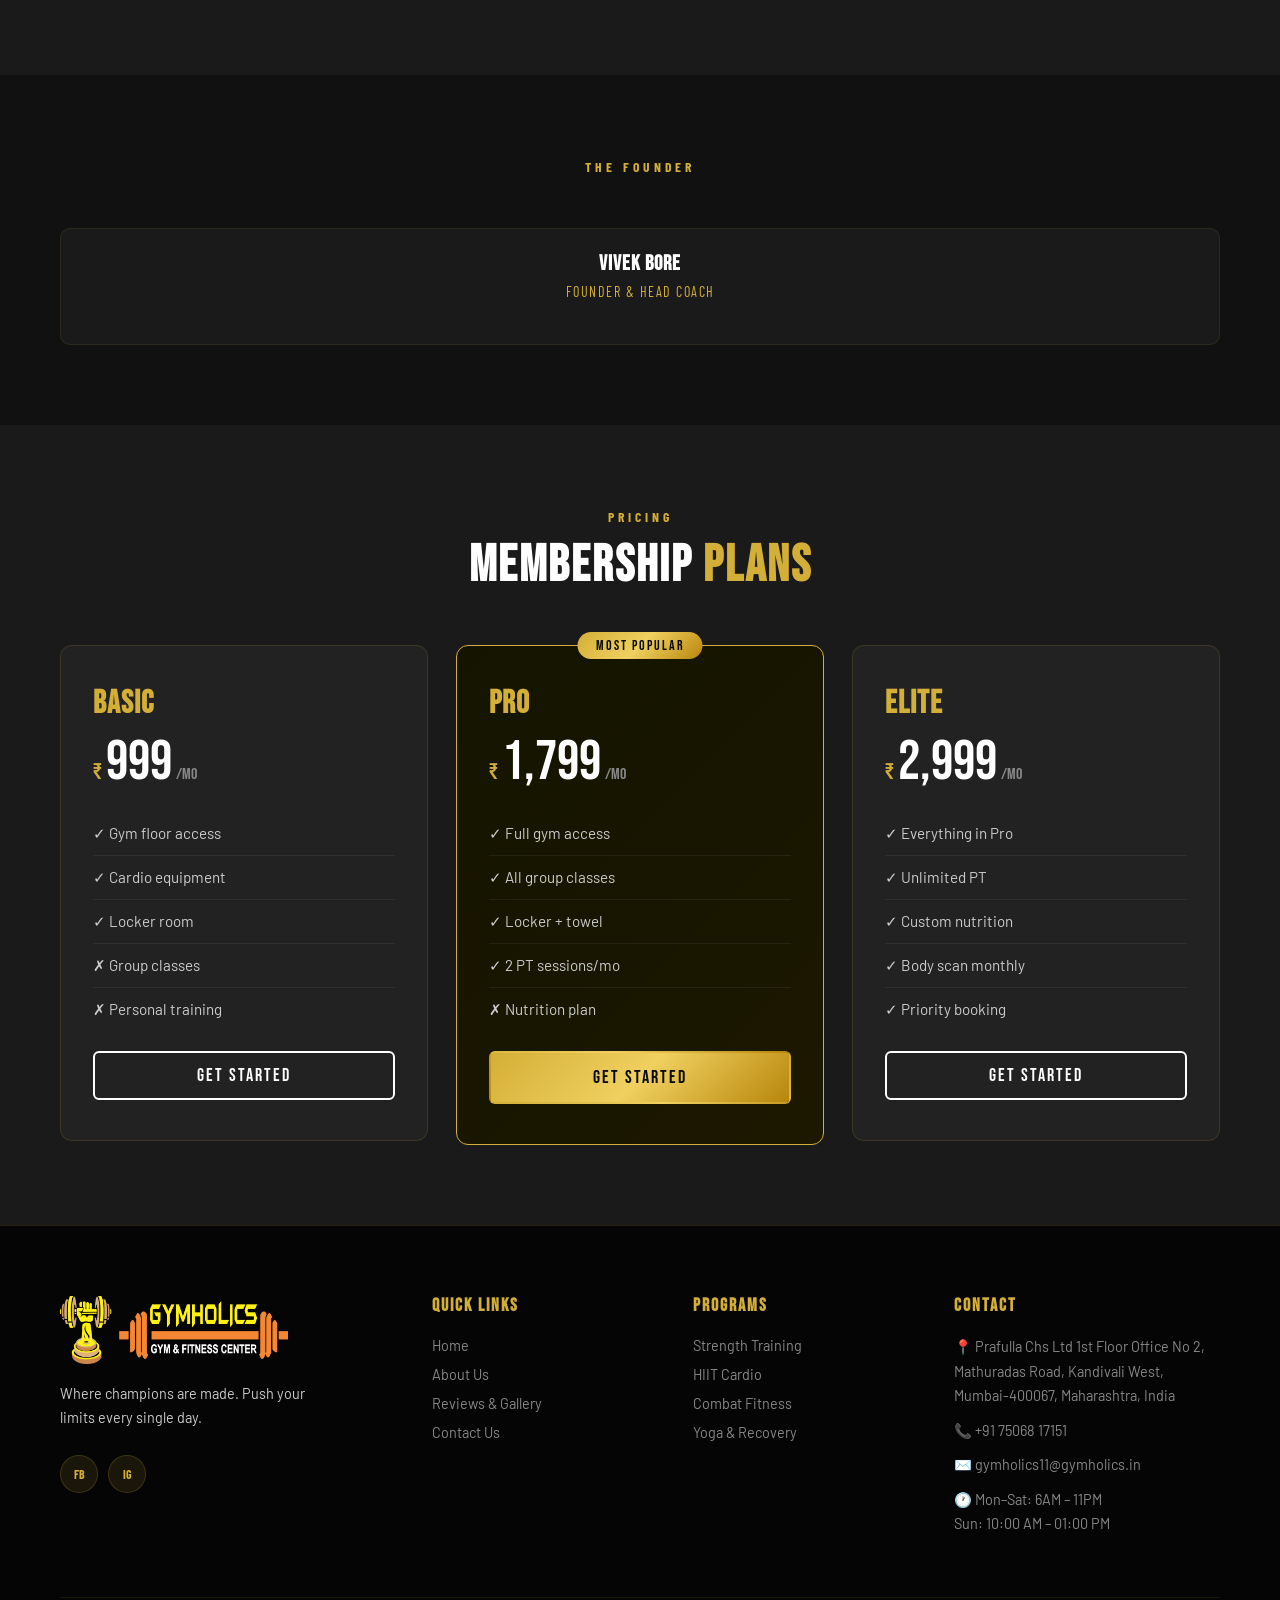
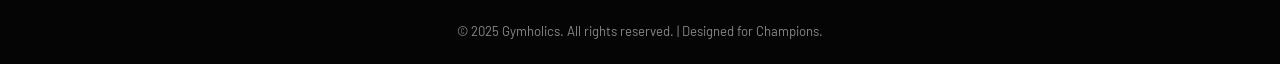
==== commit b3d6e30e: "Add files via upload" ====
--- a/about.html
+++ b/about.html
@@ -92,36 +92,36 @@
 <section class="trainers section-pad">
   <div class="container">
     <div class="section-header">
-      <p class="section-tag">The Team</p>
-      <h2>MEET OUR <span class="gold">TRAINERS</span></h2>
-    </div>
-    <div class="trainers-grid">
+      <p class="section-tag">The Founder</p>
+     <!--  <h2>MEET OUR <span class="gold">TRAINERS</span></h2> -->
+    </div>
+    <div class="" align="center" >
       <div class="trainer-card">
-        <div class="trainer-img" style="background-image:url('Images/Vivek_trainer.jpg?w=400&q=80')"></div>
+        <div class="trainer-img" style="background-image:url('Images/Vivek_trainer.jpg');"></div>
         <div class="trainer-info">
           <h3>Vivek Bore</h3>
           <p class="trainer-role">Founder & Head Coach</p>
           <!-- <div class="trainer-tags"><span>Powerlifting</span><span>Olympic Lifting</span></div> -->
         </div>
       </div>
-      <div class="trainer-card">
+    <!--   <div class="trainer-card">
         <div class="trainer-img" style="background-image:url('Images/Iqbal_trainer.jpg?w=400&q=80')"></div>
         <div class="trainer-info">
           <h3>Iqbal Patel</h3>
           <p class="trainer-role">Couch</p>
           <!-- <p>Certified personal trainer. Nutrition consultant. 8 years experience.</p> -->
           <!-- <div class="trainer-tags"><span>HIIT</span><span>Nutrition</span></div> -->
-        </div>
-      </div>
-      <div class="trainer-card">
+       <!--  </div>
+      </div> -->
+       <!--<div class="trainer-card">
         <div class="trainer-img" style="background-image:url('Images/Tanveer_trainer?w=400&q=80')"></div>
         <div class="trainer-info">
           <h3>Tanveer</h3>
           <p class="trainer-role">Functional Trainer</p>
         <!--   <p>MMA fighter turned trainer. Bringing fight-camp discipline to you.</p> -->
          <!--  <div class="trainer-tags"><span>Boxing</span><span>MMA</span></div> -->
-        </div>
-      </div>
+       <!--  </div>
+      </div>-->
       <!-- <div class="trainer-card">
         <div class="trainer-img" style="background-image:url('https://images.unsplash.com/photo-1579762715118-a6f1d4b934f1?w=400&q=80')"></div>
         <div class="trainer-info">
--- a/style.css
+++ b/style.css
@@ -264,7 +264,7 @@
 .trainers-grid { display: grid; grid-template-columns: repeat(4, 1fr); gap: 24px; }
 .trainer-card { background: var(--dark2); border-radius: 10px; overflow: hidden; border: 1px solid rgba(212,175,55,0.1); transition: var(--transition); }
 .trainer-card:hover { transform: translateY(-6px); border-color: rgba(212,175,55,0.4); box-shadow: 0 20px 40px rgba(0,0,0,0.4); }
-.trainer-img { height: 260px; background-size: cover; background-position: top center; }
+.trainer-img { height: 50%; background-size: cover; background-position: top center; }
 .trainer-info { padding: 24px; }
 .trainer-info h3 { color: var(--white); margin-bottom: 4px; font-size: 1.3rem; }
 .trainer-role { color: var(--gold); font-family: 'Barlow Condensed', sans-serif; font-size: 0.85rem; letter-spacing: 1.5px; text-transform: uppercase; margin-bottom: 12px; display: block; }
